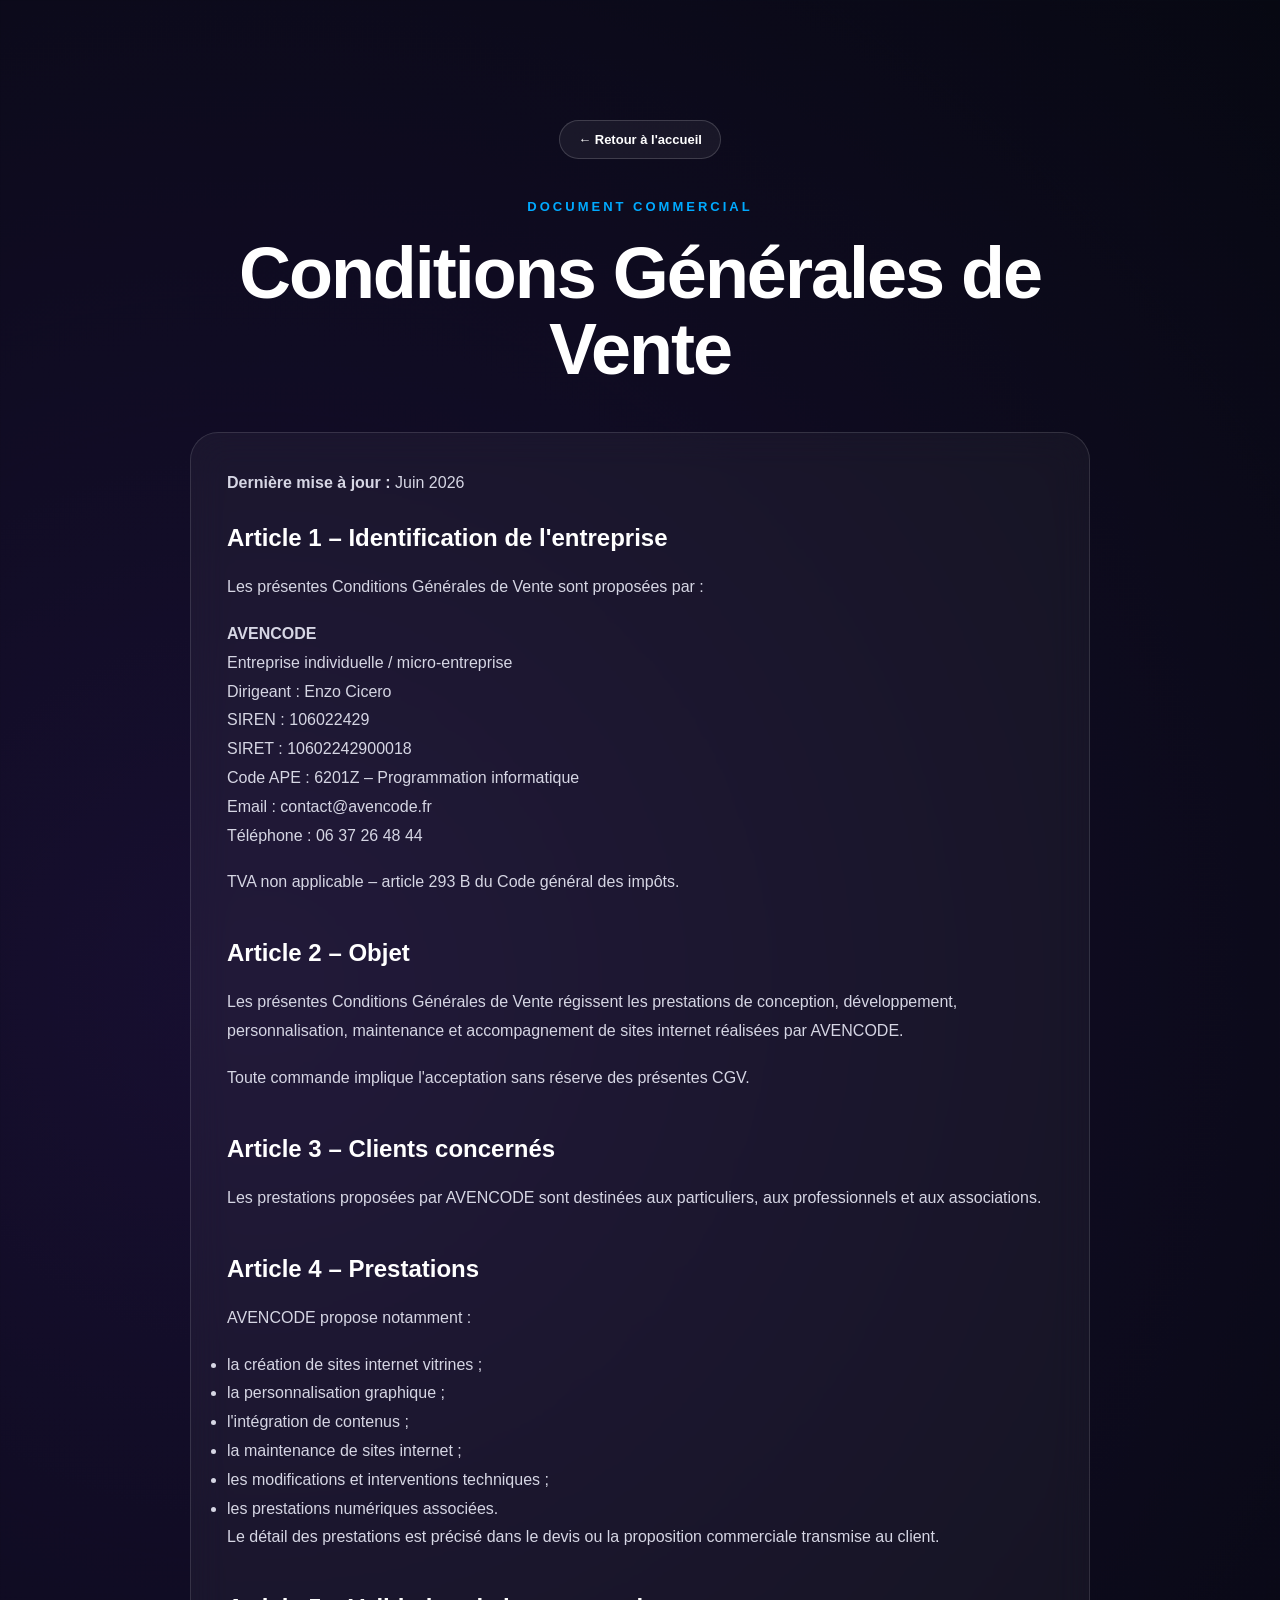
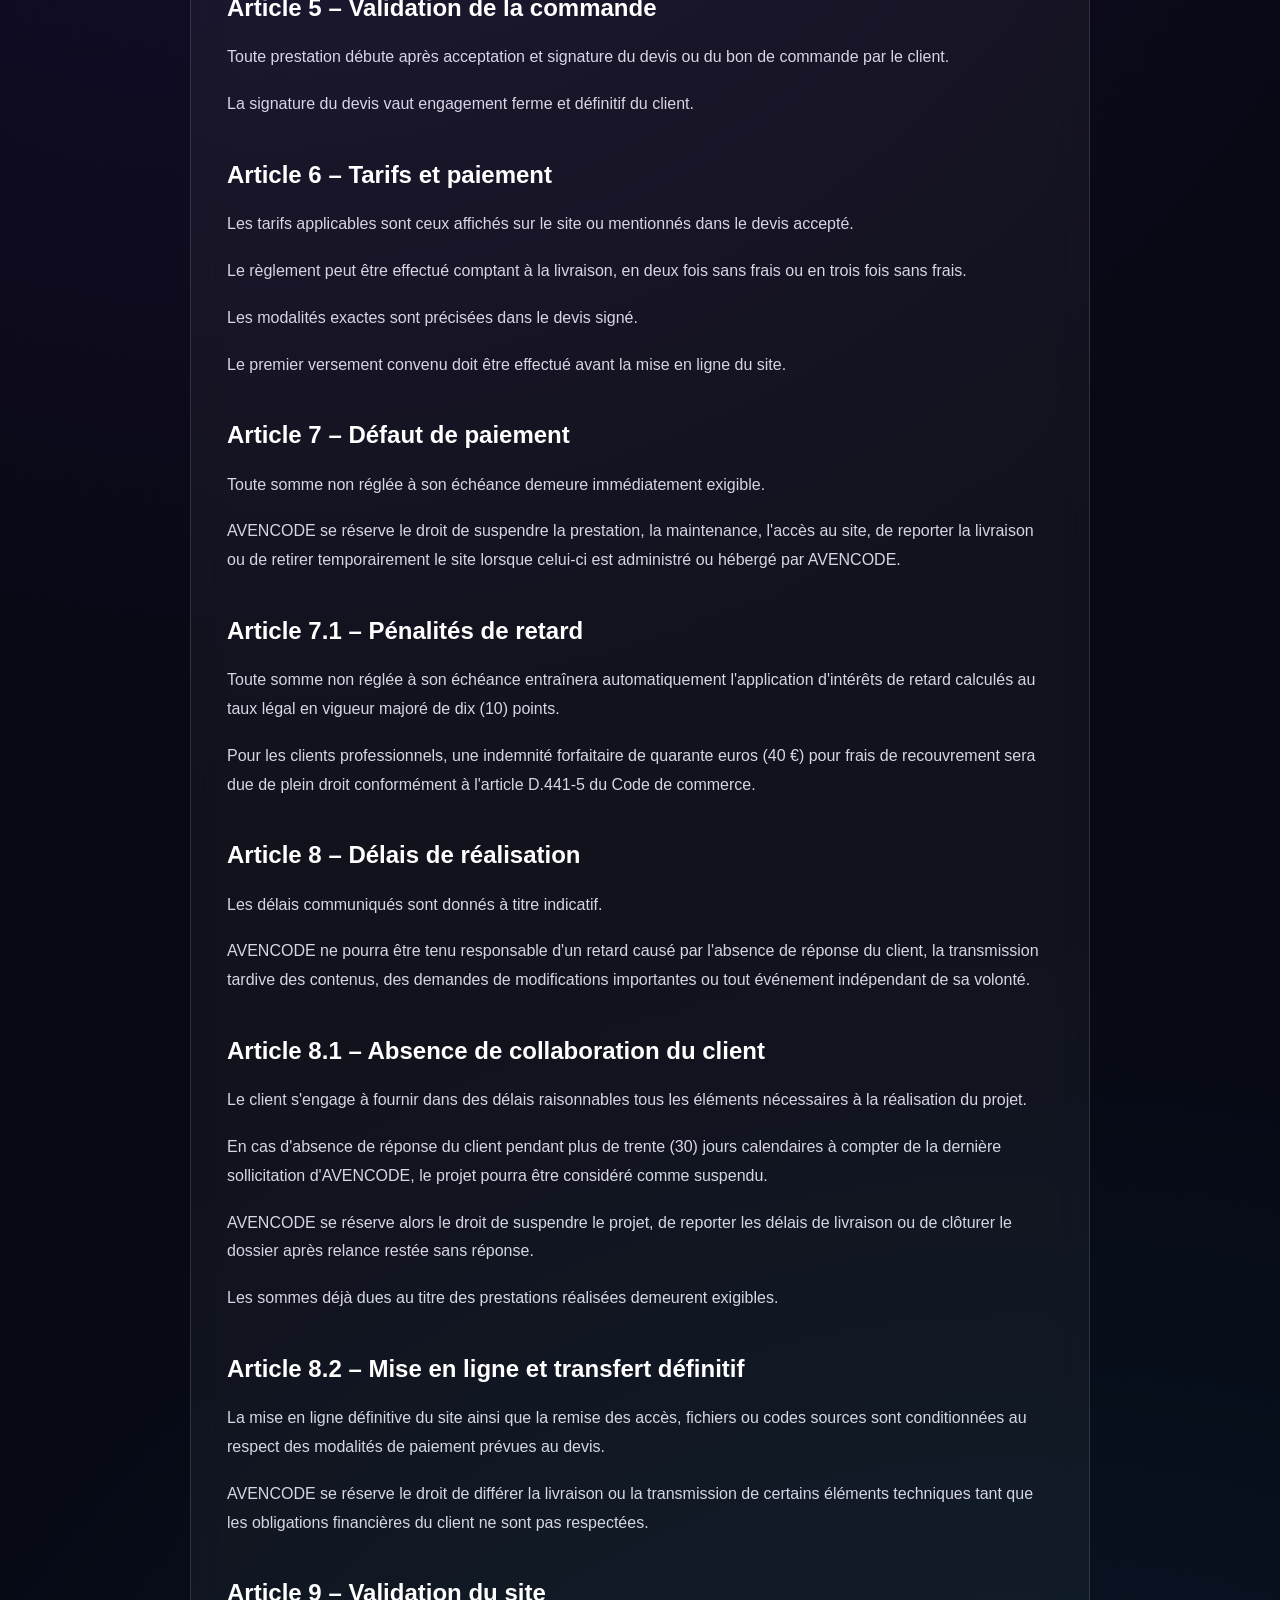
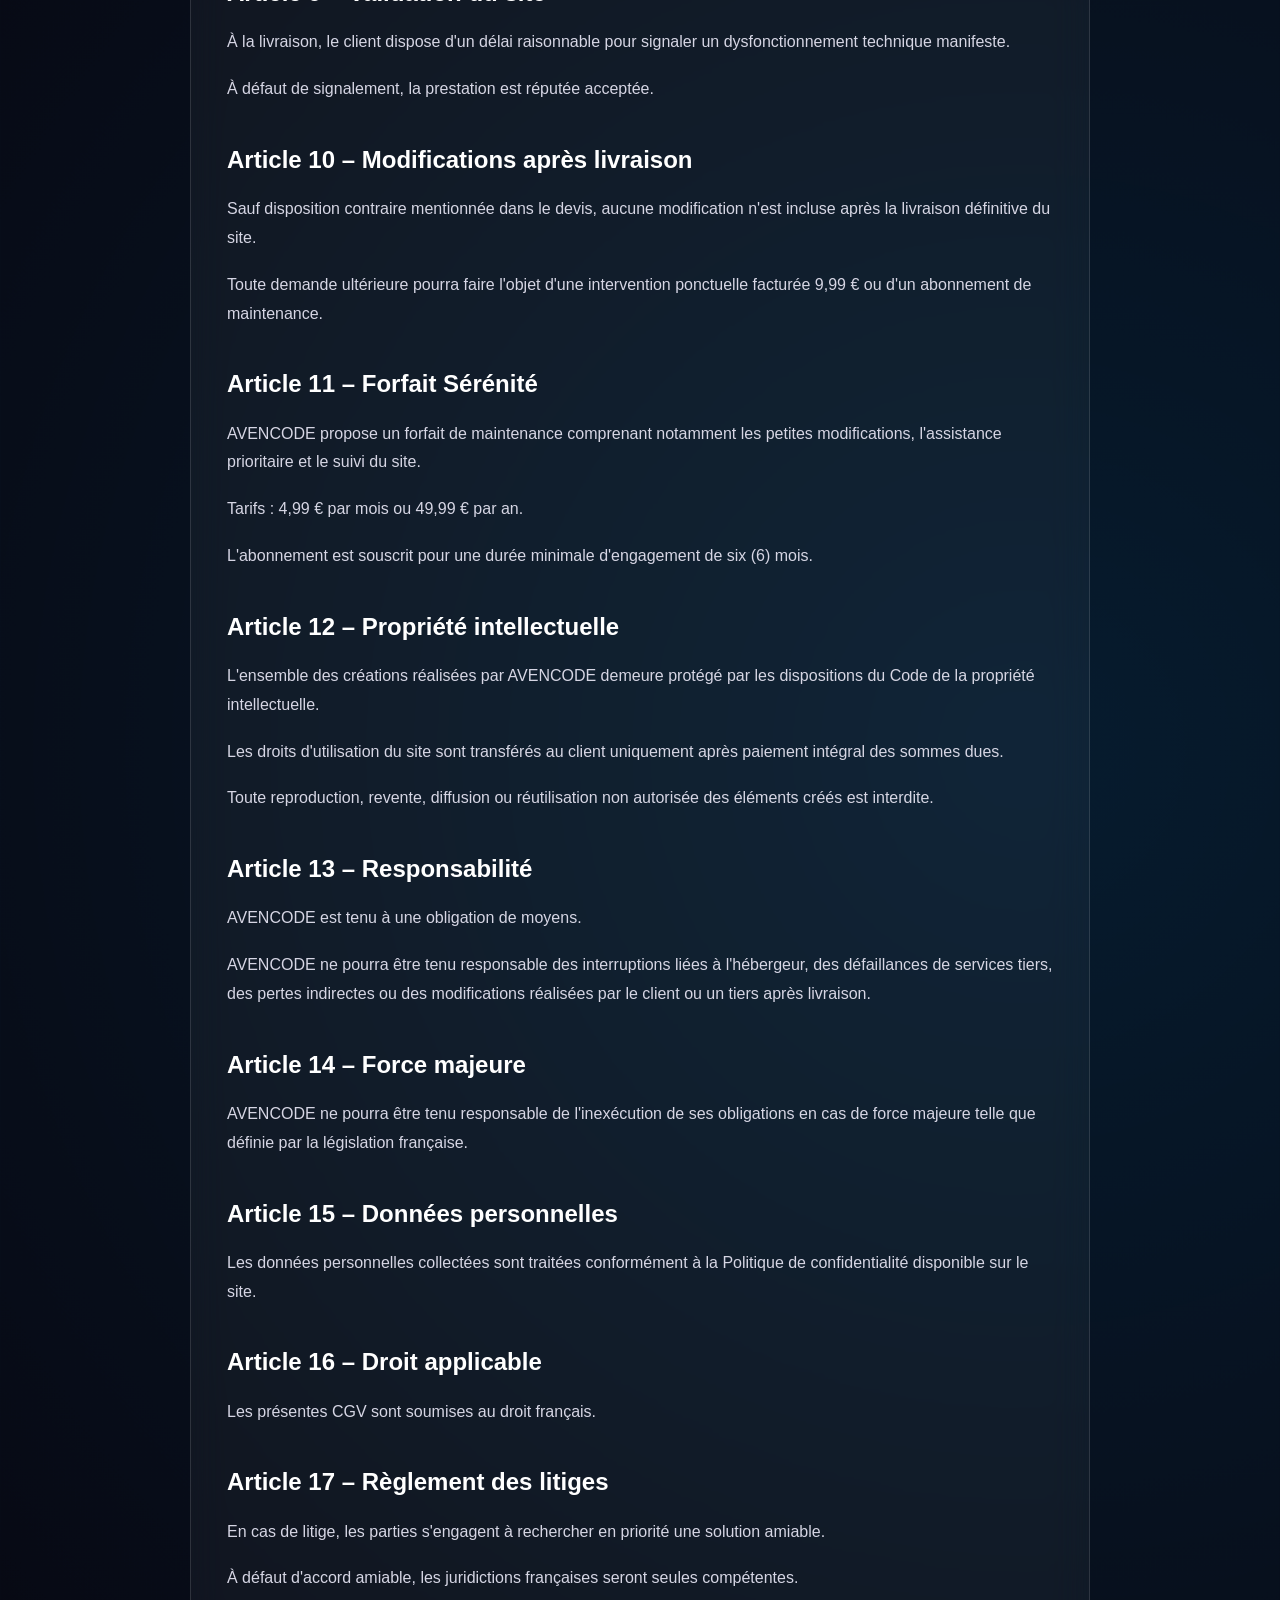
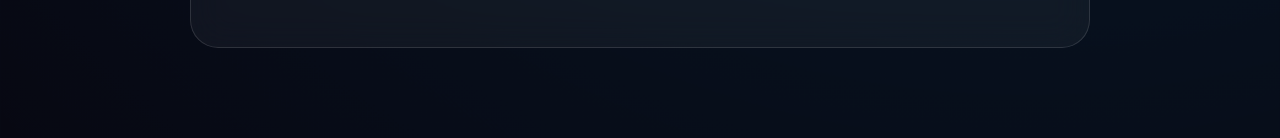
==== cgv.html @ 1c12efa1 "Add files via upload" ====
<!DOCTYPE html>
<html lang="fr">
<head>
  <meta charset="UTF-8">
  <meta name="viewport" content="width=device-width, initial-scale=1.0">
  <title>CGV - AVENCODE</title>
  <link rel="icon" type="image/png" href="../favicon.png">
  <link rel="stylesheet" href="../style.css">
</head>

<body>

  <main class="legal-page">

    <a href="../index.html" class="legal-back">← Retour à l'accueil</a>

    <p class="section-label">Document commercial</p>

    <h1>Conditions Générales de Vente</h1>

    <div class="legal-content">

      <p><strong>Dernière mise à jour :</strong> Juin 2026</p>

      <h2>Article 1 – Identification de l'entreprise</h2>
      <p>
        Les présentes Conditions Générales de Vente sont proposées par :
      </p>
      <p>
        <strong>AVENCODE</strong><br>
        Entreprise individuelle / micro-entreprise<br>
        Dirigeant : Enzo Cicero<br>
        SIREN : 106022429<br>
        SIRET : 10602242900018<br>
        Code APE : 6201Z – Programmation informatique<br>
        Email : contact@avencode.fr<br>
        Téléphone : 06 37 26 48 44
      </p>
      <p>
        TVA non applicable – article 293 B du Code général des impôts.
      </p>

      <h2>Article 2 – Objet</h2>
      <p>
        Les présentes Conditions Générales de Vente régissent les prestations de conception,
        développement, personnalisation, maintenance et accompagnement de sites internet
        réalisées par AVENCODE.
      </p>
      <p>
        Toute commande implique l'acceptation sans réserve des présentes CGV.
      </p>

      <h2>Article 3 – Clients concernés</h2>
      <p>
        Les prestations proposées par AVENCODE sont destinées aux particuliers, aux professionnels
        et aux associations.
      </p>

      <h2>Article 4 – Prestations</h2>
      <p>
        AVENCODE propose notamment :
      </p>
      <ul>
        <li>la création de sites internet vitrines ;</li>
        <li>la personnalisation graphique ;</li>
        <li>l'intégration de contenus ;</li>
        <li>la maintenance de sites internet ;</li>
        <li>les modifications et interventions techniques ;</li>
        <li>les prestations numériques associées.</li>
      </ul>
      <p>
        Le détail des prestations est précisé dans le devis ou la proposition commerciale transmise au client.
      </p>

      <h2>Article 5 – Validation de la commande</h2>
      <p>
        Toute prestation débute après acceptation et signature du devis ou du bon de commande par le client.
      </p>
      <p>
        La signature du devis vaut engagement ferme et définitif du client.
      </p>

      <h2>Article 6 – Tarifs et paiement</h2>
      <p>
        Les tarifs applicables sont ceux affichés sur le site ou mentionnés dans le devis accepté.
      </p>
      <p>
        Le règlement peut être effectué comptant à la livraison, en deux fois sans frais ou en trois fois sans frais.
      </p>
      <p>
        Les modalités exactes sont précisées dans le devis signé.
      </p>
      <p>
        Le premier versement convenu doit être effectué avant la mise en ligne du site.
      </p>

      <h2>Article 7 – Défaut de paiement</h2>
      <p>
        Toute somme non réglée à son échéance demeure immédiatement exigible.
      </p>
      <p>
        AVENCODE se réserve le droit de suspendre la prestation, la maintenance, l'accès au site,
        de reporter la livraison ou de retirer temporairement le site lorsque celui-ci est administré
        ou hébergé par AVENCODE.
      </p>

      <h2>Article 7.1 – Pénalités de retard</h2>
      <p>
        Toute somme non réglée à son échéance entraînera automatiquement l'application d'intérêts
        de retard calculés au taux légal en vigueur majoré de dix (10) points.
      </p>
      <p>
        Pour les clients professionnels, une indemnité forfaitaire de quarante euros (40 €) pour frais
        de recouvrement sera due de plein droit conformément à l'article D.441-5 du Code de commerce.
      </p>

      <h2>Article 8 – Délais de réalisation</h2>
      <p>
        Les délais communiqués sont donnés à titre indicatif.
      </p>
      <p>
        AVENCODE ne pourra être tenu responsable d'un retard causé par l'absence de réponse du client,
        la transmission tardive des contenus, des demandes de modifications importantes ou tout événement
        indépendant de sa volonté.
      </p>

      <h2>Article 8.1 – Absence de collaboration du client</h2>
      <p>
        Le client s'engage à fournir dans des délais raisonnables tous les éléments nécessaires à la réalisation du projet.
      </p>
      <p>
        En cas d'absence de réponse du client pendant plus de trente (30) jours calendaires à compter
        de la dernière sollicitation d'AVENCODE, le projet pourra être considéré comme suspendu.
      </p>
      <p>
        AVENCODE se réserve alors le droit de suspendre le projet, de reporter les délais de livraison
        ou de clôturer le dossier après relance restée sans réponse.
      </p>
      <p>
        Les sommes déjà dues au titre des prestations réalisées demeurent exigibles.
      </p>

      <h2>Article 8.2 – Mise en ligne et transfert définitif</h2>
      <p>
        La mise en ligne définitive du site ainsi que la remise des accès, fichiers ou codes sources
        sont conditionnées au respect des modalités de paiement prévues au devis.
      </p>
      <p>
        AVENCODE se réserve le droit de différer la livraison ou la transmission de certains éléments
        techniques tant que les obligations financières du client ne sont pas respectées.
      </p>

      <h2>Article 9 – Validation du site</h2>
      <p>
        À la livraison, le client dispose d'un délai raisonnable pour signaler un dysfonctionnement technique manifeste.
      </p>
      <p>
        À défaut de signalement, la prestation est réputée acceptée.
      </p>

      <h2>Article 10 – Modifications après livraison</h2>
      <p>
        Sauf disposition contraire mentionnée dans le devis, aucune modification n'est incluse après
        la livraison définitive du site.
      </p>
      <p>
        Toute demande ultérieure pourra faire l'objet d'une intervention ponctuelle facturée 9,99 €
        ou d'un abonnement de maintenance.
      </p>

      <h2>Article 11 – Forfait Sérénité</h2>
      <p>
        AVENCODE propose un forfait de maintenance comprenant notamment les petites modifications,
        l'assistance prioritaire et le suivi du site.
      </p>
      <p>
        Tarifs : 4,99 € par mois ou 49,99 € par an.
      </p>
      <p>
        L'abonnement est souscrit pour une durée minimale d'engagement de six (6) mois.
      </p>

      <h2>Article 12 – Propriété intellectuelle</h2>
      <p>
        L'ensemble des créations réalisées par AVENCODE demeure protégé par les dispositions du Code
        de la propriété intellectuelle.
      </p>
      <p>
        Les droits d'utilisation du site sont transférés au client uniquement après paiement intégral
        des sommes dues.
      </p>
      <p>
        Toute reproduction, revente, diffusion ou réutilisation non autorisée des éléments créés est interdite.
      </p>

      <h2>Article 13 – Responsabilité</h2>
      <p>
        AVENCODE est tenu à une obligation de moyens.
      </p>
      <p>
        AVENCODE ne pourra être tenu responsable des interruptions liées à l'hébergeur, des défaillances
        de services tiers, des pertes indirectes ou des modifications réalisées par le client ou un tiers après livraison.
      </p>

      <h2>Article 14 – Force majeure</h2>
      <p>
        AVENCODE ne pourra être tenu responsable de l'inexécution de ses obligations en cas de force majeure
        telle que définie par la législation française.
      </p>

      <h2>Article 15 – Données personnelles</h2>
      <p>
        Les données personnelles collectées sont traitées conformément à la Politique de confidentialité
        disponible sur le site.
      </p>

      <h2>Article 16 – Droit applicable</h2>
      <p>
        Les présentes CGV sont soumises au droit français.
      </p>

      <h2>Article 17 – Règlement des litiges</h2>
      <p>
        En cas de litige, les parties s'engagent à rechercher en priorité une solution amiable.
      </p>
      <p>
        À défaut d'accord amiable, les juridictions françaises seront seules compétentes.
      </p>

    </div>

  </main>

</body>
</html>
---- style.css ----
* {
  margin: 0;
  padding: 0;
  box-sizing: border-box;
}

html {
  scroll-behavior: smooth;
}

body {
  font-family: Arial, Helvetica, sans-serif;
  background: #070812;
  overflow-x: hidden;
}

/* INTRO */

.intro {
  position: fixed;
  inset: 0;
  z-index: 999;
  background: #ffffff;
  display: flex;
  justify-content: center;
  align-items: center;
  transition: background 0.7s ease, opacity 0.8s ease, visibility 0.8s ease;
}

.intro.is-darkening {
  background: #070812;
}

.intro.is-hidden {
  opacity: 0;
  visibility: hidden;
}

.intro-content {
  text-align: center;
}

.brand-name {
  display: flex;
  justify-content: center;
  align-items: center;
  gap: clamp(14px, 3vw, 38px);
  font-size: clamp(46px, 8vw, 92px);
  font-weight: 900;
  letter-spacing: 4px;
}

.letter {
  position: relative;
  display: inline-flex;
  align-items: center;
  justify-content: center;
  height: 1em;
  min-width: 0.72em;
  background: linear-gradient(135deg, #7c3aed, #00aaff);
  -webkit-background-clip: text;
  background-clip: text;
  color: transparent;
  opacity: 0;
  clip-path: inset(0 100% 0 0);
  transform: translateY(12px);
  animation: smoothWrite 0.85s cubic-bezier(0.22, 1, 0.36, 1) forwards;
}

.letter-a,
.letter-v {
  transform: skewX(-8deg) translateY(12px);
}

.letter-e {
  width: 0.75em;
  background: none;
  color: transparent;
}

.letter-e i {
  position: absolute;
  left: 0;
  width: 100%;
  height: 0.13em;
  border-radius: 999px;
  background: linear-gradient(135deg, #7c3aed, #00aaff);
}

.letter-e i:nth-child(1) {
  top: 0.18em;
}

.letter-e i:nth-child(2) {
  top: 0.45em;
}

.letter-e i:nth-child(3) {
  top: 0.72em;
}

.letter-n {
  transform: skewX(-3deg) translateY(12px);
}

.letter:nth-child(1) { animation-delay: 0s; }
.letter:nth-child(2) { animation-delay: 0.16s; }
.letter:nth-child(3) { animation-delay: 0.32s; }
.letter:nth-child(4) { animation-delay: 0.48s; }
.letter:nth-child(5) { animation-delay: 0.64s; }
.letter:nth-child(6) { animation-delay: 0.80s; }
.letter:nth-child(7) { animation-delay: 0.96s; }
.letter:nth-child(8) { animation-delay: 1.12s; }

.loading-line {
  width: 0;
  height: 4px;
  margin: 42px auto 0;
  border-radius: 999px;
  background: linear-gradient(90deg, #7c3aed, #00aaff);
  animation: lineAppear 0.7s ease forwards 1.95s;
}

/* SITE */

.site {
  min-height: 100vh;
  background: #070812;
  color: white;
  opacity: 0;
  transform: translateY(25px);
  transition: opacity 0.9s ease, transform 0.9s ease;
}

.site.is-visible {
  opacity: 1;
  transform: translateY(0);
}

/* NAVBAR */

.navbar {
  position: sticky;
  top: 28px;
  z-index: 50;
  width: min(1180px, calc(100% - 48px));
  height: 70px;
  margin: 28px auto 0;
  padding: 0 28px;
  display: flex;
  align-items: center;
  justify-content: space-between;
  border-radius: 999px;
  border: 1px solid rgba(255, 255, 255, 0.18);
  background: rgba(7, 8, 18, 0.55);
  backdrop-filter: blur(14px);
  overflow: hidden;
  transition: width 0.35s ease, height 0.35s ease, padding 0.35s ease, background 0.35s ease, box-shadow 0.35s ease;
}

.navbar::before {
  content: "";
  position: absolute;
  inset: -1px;
  z-index: -2;
  border-radius: inherit;

  background: conic-gradient(
    from 0deg,
    transparent 0deg,
    transparent 80deg,

    rgba(75, 35, 160, 0.85) 110deg,
    rgba(124, 58, 237, 0.95) 130deg,
    rgba(0, 90, 150, 0.95) 150deg,
    rgba(0, 170, 255, 0.85) 170deg,

    transparent 200deg,
    transparent 360deg
  );

  animation: navbarBorderWave 2s cubic-bezier(0.45, 0, 0.55, 1) infinite;
}

.navbar.is-scrolled::before {
  opacity: 0.9;
}

.navbar::after {
  content: "";
  position: absolute;
  inset: 1px;
  z-index: -1;
  border-radius: inherit;
  background: rgba(7, 8, 18, 0.72);
}

.navbar.is-scrolled {
  width: min(980px, calc(100% - 48px));
  height: 58px;
  padding: 0 24px;
  background: rgba(7, 8, 18, 0.88);
  box-shadow: 0 18px 55px rgba(0, 0, 0, 0.42);
}

.navbar.is-scrolled::before {
  opacity: 0.55;
}

.nav-brand {
  display: flex;
  align-items: center;
  gap: 8px;
  font-size: 22px;
  font-weight: 900;
  letter-spacing: 2px;
  transition: font-size 0.35s ease, gap 0.35s ease;
}

.navbar.is-scrolled .nav-brand {
  font-size: 19px;
  gap: 6px;
}

.nav-letter {
  position: relative;
  display: inline-flex;
  align-items: center;
  justify-content: center;
  height: 1em;
  min-width: 0.72em;
  background: linear-gradient(135deg, #7c3aed, #00aaff);
  -webkit-background-clip: text;
  background-clip: text;
  color: transparent;
}

.nav-letter.letter-a,
.nav-letter.letter-v {
  transform: skewX(-8deg);
}

.nav-letter.letter-n {
  transform: skewX(-3deg);
}

.nav-letter.letter-e {
  width: 0.75em;
  background: none;
  color: transparent;
}

.nav-letter.letter-e i {
  position: absolute;
  left: 0;
  width: 100%;
  height: 0.13em;
  border-radius: 999px;
  background: linear-gradient(135deg, #7c3aed, #00aaff);
}

.nav-letter.letter-e i:nth-child(1) {
  top: 0.18em;
}

.nav-letter.letter-e i:nth-child(2) {
  top: 0.45em;
}

.nav-letter.letter-e i:nth-child(3) {
  top: 0.72em;
}

.nav-links {
  display: flex;
  align-items: center;
  gap: 28px;
  transition: gap 0.35s ease;
}

.navbar.is-scrolled .nav-links {
  gap: 20px;
}

.nav-links a {
  position: relative;
  text-decoration: none;
  color: white;
  font-size: 14px;
  font-weight: 700;
  opacity: 0.78;
  transition: opacity 0.25s ease, color 0.25s ease, transform 0.25s ease, font-size 0.35s ease;
}

.navbar.is-scrolled .nav-links a {
  font-size: 13px;
}

.nav-links a:hover {
  opacity: 1;
  color: #00aaff;
  transform: translateY(-2px);
}

.nav-links a::after {
  content: "";
  position: absolute;
  left: 0;
  bottom: -8px;
  width: 0;
  height: 2px;
  border-radius: 999px;
  background: linear-gradient(90deg, #7c3aed, #00aaff);
  transition: width 0.28s ease;
}

.navbar.is-scrolled .nav-links a::after {
  bottom: -6px;
}

.nav-links a:hover::after {
  width: 100%;
}

/* HERO */

.hero {
  min-height: calc(100vh - 98px);
  padding: 20px 8% 0;
  display: flex;
  align-items: center;
}

.hero-content {
  max-width: 1050px;
}

.hero-label {
  display: inline-block;
  margin-bottom: 26px;
  color: #00aaff;
  text-transform: uppercase;
  font-size: 14px;
  font-weight: 800;
  letter-spacing: 3px;
  opacity: 0;
  transform: translateY(12px);
  animation: fadeUp 0.8s ease forwards 3.7s;
}

.hero h1 {
  max-width: 1050px;
  font-size: clamp(46px, 7vw, 86px);
  line-height: 1.05;
  letter-spacing: -2px;
}

#typing-title::after {
  content: "|";
  display: inline-block;
  margin-left: 6px;
  color: #00aaff;
  animation: cursorBlink 0.8s infinite;
}

#typing-title.is-finished::after {
  display: none;
}

.hero-buttons {
  margin-top: 42px;
  opacity: 0;
  transform: translateY(12px);
  animation: fadeUp 0.8s ease forwards 6.9s;
}

.btn-discover {
  display: inline-flex;
  align-items: center;
  justify-content: center;
  padding: 16px 28px;
  border-radius: 999px;
  background: linear-gradient(135deg, #7c3aed, #00aaff);
  color: white;
  text-decoration: none;
  font-weight: 800;
  box-shadow: 0 18px 45px rgba(0, 170, 255, 0.18);
  transition: transform 0.3s ease, box-shadow 0.3s ease;
}

.btn-discover:hover {
  transform: translateY(-3px);
  box-shadow: 0 22px 60px rgba(124, 58, 237, 0.28);
}

/* DÉCOUVRIR */

.discover-section {
  position: relative;
  overflow: hidden;
  min-height: 100vh;
  padding: 180px 8% 120px;
  background:
    radial-gradient(circle at top left, rgba(124, 58, 237, 0.18), transparent 35%),
    radial-gradient(circle at bottom right, rgba(0, 170, 255, 0.14), transparent 35%),
    #070812;
  color: white;
}

.discover-content,
.creations-content,
.pricing-content {
  position: relative;
  z-index: 1;
  max-width: 1220px;
  margin: 0 auto;
}

.section-label {
  color: #00aaff;
  text-transform: uppercase;
  font-size: 13px;
  font-weight: 800;
  letter-spacing: 3px;
  margin-bottom: 22px;
}

.discover-section h2,
.creations-heading h2,
.pricing-heading h2 {
  max-width: 900px;
  font-size: clamp(34px, 5vw, 58px);
  line-height: 1.05;
  letter-spacing: -2px;
  margin-bottom: 20px;
}

.discover-section > .discover-content > p,
.creations-heading > p:last-child,
.pricing-heading > p:last-child {
  max-width: 760px;
  font-size: 18px;
  line-height: 1.6;
  color: #c9c9d8;
}

.discover-grid {
  margin-top: 70px;
  display: grid;
  grid-template-columns: repeat(3, 1fr);
  gap: 22px;
}

.discover-card {
  position: relative;
  overflow: hidden;
  padding: 34px;
  border: 1px solid rgba(255, 255, 255, 0.12);
  border-radius: 26px;
  background: rgba(255, 255, 255, 0.045);
  backdrop-filter: blur(18px);
  transition: transform 0.35s ease, border-color 0.35s ease, background 0.35s ease, box-shadow 0.35s ease;
}

.discover-card:hover {
  transform: translateY(-10px) scale(1.04);
  border-color: rgba(0, 170, 255, 0.45);
  background: rgba(255, 255, 255, 0.075);
  box-shadow: 0 25px 70px rgba(0, 170, 255, 0.14);
}

.discover-card h3 {
  display: inline-block;
  margin-bottom: 18px;
  font-size: 24px;
  background: linear-gradient(135deg, #7c3aed, #00aaff);
  -webkit-background-clip: text;
  background-clip: text;
  color: transparent;
}

.discover-card p {
  color: #c9c9d8;
  line-height: 1.6;
}

.discover-next {
  display: flex;
  justify-content: center;
  margin-top: 48px;
}

.discover-next a {
  position: relative;
  overflow: hidden;

  padding: 12px 22px;
  border-radius: 999px;

  font-size: 13px;
  font-weight: 900;
  text-decoration: none;
  color: white;

  border: 1px solid rgba(255, 255, 255, 0.18);
  background: rgba(255, 255, 255, 0.055);

  transition:
    transform 0.35s ease,
    border-color 0.35s ease,
    background 0.35s ease,
    box-shadow 0.35s ease;
}

.discover-next a::before {
  content: "";
  position: absolute;
  inset: 0;

  background: linear-gradient(
    120deg,
    transparent,
    rgba(0, 170, 255, 0.35),
    rgba(124, 58, 237, 0.35),
    transparent
  );

  transform: translateX(-120%);
  transition: transform 0.6s ease;
}

.discover-next a:hover::before {
  transform: translateX(120%);
}

.discover-next a:hover {
  transform: translateY(-4px);
  border-color: rgba(0, 170, 255, 0.5);
  background: rgba(255, 255, 255, 0.09);
  box-shadow: 0 18px 45px rgba(0, 170, 255, 0.16);
}

.discover-next a span {
  position: relative;
  z-index: 1;
}

/* NOS CRÉATIONS */

.creations-section {
  position: relative;
  overflow: hidden;
  min-height: 100vh;
  padding: 145px 8% 45px;
  background:
    radial-gradient(circle at 15% 25%, rgba(124, 58, 237, 0.14), transparent 35%),
    radial-gradient(circle at 85% 75%, rgba(0, 170, 255, 0.12), transparent 35%),
    #070812;
  color: white;
}

.creations-heading {
  max-width: 850px;
  margin-bottom: 42px;
}

.showroom {
  display: grid;
  grid-template-columns: 300px minmax(0, 1fr);
  gap: 34px;
  align-items: center;
}

.showroom-list {
  display: flex;
  flex-direction: column;
  justify-content: center;
  gap: 12px;
}

.showroom-item {
  position: relative;
  padding: 16px 20px;
  border-radius: 16px;
  border: 1px solid rgba(255, 255, 255, 0.11);
  background: rgba(255, 255, 255, 0.035);
  color: white;
  font-size: 15px;
  font-weight: 800;
  text-align: left;
  cursor: pointer;
}

.showroom-item:hover,
.showroom-item.active {
  transform: translateX(8px);
  border-color: rgba(0, 170, 255, 0.36);
  background: rgba(255, 255, 255, 0.07);
}

.showroom-preview {
  position: relative;
  overflow: hidden;
  min-height: 440px;
  border-radius: 30px;
  border: 1px solid rgba(255, 255, 255, 0.13);
  background: rgba(255, 255, 255, 0.045);
  backdrop-filter: blur(18px);
  box-shadow: 0 30px 100px rgba(0, 0, 0, 0.28);
}

.preview-image {
  position: absolute;
  inset: 0;
  background:
    linear-gradient(135deg, rgba(7, 8, 18, 0.2), rgba(7, 8, 18, 0.86)),
    var(--preview-bg);
  background-size: cover;
  background-position: center;
  transform: scale(1.04);
  transition: background 0.45s ease, transform 0.7s ease, filter 0.45s ease;
}

.showroom-preview:hover .preview-image {
  transform: scale(1.1);
}

.preview-info {
  position: absolute;
  left: 42px;
  bottom: 42px;
  z-index: 2;
  max-width: 600px;
}

.preview-info > p:first-child {
  margin-bottom: 12px;
  color: #00aaff;
  text-transform: uppercase;
  font-size: 13px;
  font-weight: 900;
  letter-spacing: 3px;
}

.preview-info h3 {
  font-size: clamp(38px, 5vw, 66px);
  line-height: 1;
  letter-spacing: -2px;
  margin-bottom: 18px;
}

#previewText {
  max-width: 560px;
  font-size: 19px;
  line-height: 1.65;
  color: #d6d6e4;
  margin-bottom: 30px;
}

.preview-button {
  display: inline-flex;
  padding: 14px 22px;
  border-radius: 999px;
  background: linear-gradient(135deg, #7c3aed, #00aaff);
  color: white;
  text-decoration: none;
  font-weight: 900;
}

.creations-section {
  --restaurant-bg: radial-gradient(circle at 70% 20%, rgba(255, 130, 70, 0.48), transparent 28%), linear-gradient(135deg, #26120b, #070812);
  --garage-bg: radial-gradient(circle at 70% 20%, rgba(0, 170, 255, 0.42), transparent 28%), linear-gradient(135deg, #071421, #070812);
  --coiffeur-bg: radial-gradient(circle at 70% 20%, rgba(160, 90, 255, 0.45), transparent 28%), linear-gradient(135deg, #180b28, #070812);
  --bar-bg: radial-gradient(circle at 70% 20%, rgba(150, 20, 60, 0.48), transparent 28%), linear-gradient(135deg, #240711, #070812);
  --boulangerie-bg: radial-gradient(circle at 70% 20%, rgba(255, 190, 80, 0.42), transparent 28%), linear-gradient(135deg, #241809, #070812);
  --beaute-bg: radial-gradient(circle at 70% 20%, rgba(255, 90, 180, 0.42), transparent 28%), linear-gradient(135deg, #24091b, #070812);
}

.preview-image {
  --preview-bg: var(--restaurant-bg);
}

/* TARIFS */

.pricing-section {
  position: relative;
  overflow: hidden;
  min-height: 100vh;
  padding: 115px 8% 90px;
  background:
    radial-gradient(circle at 18% 20%, rgba(124, 58, 237, 0.15), transparent 34%),
    radial-gradient(circle at 82% 70%, rgba(0, 170, 255, 0.12), transparent 35%),
    #070812;
  color: white;
}

.pricing-heading {
  max-width: 850px;
  margin-bottom: 38px;
}

.pricing-grid {
  display: grid;
  grid-template-columns: repeat(3, 1fr);
  gap: 24px;
}

.pricing-card,
.maintenance-card {
  position: relative;
  overflow: hidden;
  padding: 24px;
  border-radius: 26px;
  border: 1px solid rgba(255, 255, 255, 0.12);
  background: rgba(255, 255, 255, 0.045);
  backdrop-filter: blur(18px);
}

.pricing-card.featured,
.maintenance-card.featured {
  border-color: rgba(0, 170, 255, 0.36);
  box-shadow: 0 25px 80px rgba(124, 58, 237, 0.12);
}

.badge {
  position: absolute;
  top: 20px;
  right: 20px;
  padding: 7px 11px;
  border-radius: 999px;
  background: linear-gradient(135deg, #7c3aed, #00aaff);
  color: white;
  font-size: 10px;
  font-weight: 900;
  text-transform: uppercase;
  letter-spacing: 1px;
}

.pricing-card h3,
.maintenance-card h3 {
  font-size: 34px;
  margin-bottom: 10px;
  background: linear-gradient(135deg, #ffffff, #8fdcff);
  -webkit-background-clip: text;
  background-clip: text;
  color: transparent;
}

.pricing-goal {
  margin-bottom: 16px;
  color: #00aaff;
  font-size: 13px;
  font-weight: 900;
}

.price {
  margin-bottom: 6px;
  font-size: 38px;
  font-weight: 900;
  letter-spacing: -2px;
  background: linear-gradient(135deg, #7c3aed, #00aaff);
  -webkit-background-clip: text;
  background-clip: text;
  color: transparent;
}

.price-note,
.maintenance-card > p {
  margin-bottom: 18px;
  color: #c9c9d8;
  line-height: 1.4;
  font-size: 14px;
}

.pricing-card ul,
.maintenance-card ul {
  display: grid;
  gap: 9px;
  margin-bottom: 18px;
  list-style: none;
}

.pricing-card li,
.maintenance-card li {
  position: relative;
  padding-left: 22px;
  color: #d6d6e4;
  line-height: 1.4;
  font-size: 13px;
}

.pricing-card li::before,
.maintenance-card li::before {
  content: "";
  position: absolute;
  left: 0;
  top: 8px;
  width: 8px;
  height: 8px;
  border-radius: 50%;
  background: linear-gradient(135deg, #7c3aed, #00aaff);
}

.domain-note {
  margin-bottom: 18px;
  font-size: 11px;
  line-height: 1.45;
  color: #9b9bb0;
}

.pricing-button {
  display: inline-flex;
  justify-content: center;
  width: 100%;
  padding: 12px 16px;
  border-radius: 999px;
  text-decoration: none;
  color: white;
  font-size: 13px;
  font-weight: 900;
  background: rgba(255, 255, 255, 0.075);
  border: 1px solid rgba(255, 255, 255, 0.14);
}

.custom-offer {
  margin-top: 28px;
  padding: 26px 30px;
  display: flex;
  justify-content: space-between;
  align-items: center;
  gap: 24px;
  border-radius: 26px;
  border: 1px dashed rgba(255, 255, 255, 0.18);
  background: rgba(255, 255, 255, 0.03);
}

.custom-offer h3 {
  font-size: 24px;
  margin-bottom: 8px;
}

.custom-offer p {
  max-width: 760px;
  color: #c9c9d8;
  line-height: 1.6;
}

.custom-offer a {
  padding: 12px 18px;
  border-radius: 999px;
  text-decoration: none;
  color: white;
  font-size: 13px;
  font-weight: 900;
  border: 1px solid rgba(255, 255, 255, 0.16);
}

.maintenance-block {
  margin-top: 110px;
}

.pricing-heading.small {
  margin-bottom: 38px;
}

.maintenance-grid {
  display: grid;
  grid-template-columns: repeat(2, 1fr);
  gap: 24px;
}

.empty-section {
  min-height: 100vh;
  background: #070812;
}

/* ANIMATIONS */

@keyframes smoothWrite {
  0% {
    opacity: 0;
    clip-path: inset(0 100% 0 0);
    transform: translateY(12px);
  }

  45% {
    opacity: 1;
  }

  100% {
    opacity: 1;
    clip-path: inset(0 0 0 0);
    transform: translateY(0);
  }
}

@keyframes lineAppear {
  to {
    width: 290px;
  }
}

@keyframes fadeUp {
  to {
    opacity: 1;
    transform: translateY(0);
  }
}

@keyframes cursorBlink {
  0%, 50% {
    opacity: 1;
  }

  51%, 100% {
    opacity: 0;
  }
}

@keyframes navbarBorderWave {
  to {
    transform: rotate(360deg);
  }
}

/* RESPONSIVE */

@media (max-width: 1050px) {
  .pricing-grid,
  .maintenance-grid {
    grid-template-columns: 1fr;
  }

  .custom-offer {
    flex-direction: column;
    align-items: flex-start;
  }
}

@media (max-width: 950px) {
  .showroom {
    grid-template-columns: 1fr;
  }

  .showroom-list {
    display: grid;
    grid-template-columns: 1fr 1fr;
  }

  .showroom-preview {
    min-height: 430px;
  }
}

@media (max-width: 850px) {
  .nav-links {
    display: none;
  }

  .discover-grid {
    grid-template-columns: 1fr;
  }
}

@media (max-width: 650px) {
  .showroom-list {
    grid-template-columns: 1fr;
  }

  .preview-info {
    left: 26px;
    right: 26px;
    bottom: 30px;
  }
}

.creations-next {
  display: flex;
  justify-content: flex-end;
  margin-top: 24px;
}

.creations-next a {
  position: relative;
  overflow: hidden;

  padding: 11px 20px;
  border-radius: 999px;

  text-decoration: none;
  color: white;

  font-size: 13px;
  font-weight: 900;

  background: rgba(255, 255, 255, 0.055);
  border: 1px solid rgba(255, 255, 255, 0.16);

  transition:
    transform 0.35s ease,
    border-color 0.35s ease,
    box-shadow 0.35s ease;
}

.creations-next a:hover {
  transform: translateX(4px);
  border-color: rgba(0, 170, 255, 0.5);
  box-shadow: 0 18px 45px rgba(0, 170, 255, 0.15);
}

.creations-next span {
  position: relative;
  z-index: 2;
}

/* ===== CORRECTIONS FINALES AVENCODE ===== */

.pricing-section {
  overflow: visible;
}

.pricing-title-row {
  display: flex;
  align-items: center;
  justify-content: space-between;
  gap: 14px;
}

.badge {
  position: static;
  display: inline-block;
  flex-shrink: 0;
  margin-bottom: 14px;
}

.pricing-card {
  display: flex;
  flex-direction: column;
  transition:
    transform 0.35s ease,
    border-color 0.35s ease,
    background 0.35s ease,
    box-shadow 0.35s ease;
}

.pricing-card::before {
  content: "";
  position: absolute;
  inset: 0;
  background: linear-gradient(
    135deg,
    rgba(124, 58, 237, 0.16),
    rgba(0, 170, 255, 0.12)
  );
  opacity: 0;
  transition: opacity 0.35s ease;
}

.pricing-card:hover {
  transform: translateY(-12px) scale(1.025);
  border-color: rgba(0, 170, 255, 0.48);
  background: rgba(255, 255, 255, 0.075);
  box-shadow:
    0 28px 80px rgba(0, 170, 255, 0.14),
    0 18px 45px rgba(124, 58, 237, 0.10);
}

.pricing-card:hover::before {
  opacity: 1;
}

.pricing-card h3,
.pricing-card p,
.pricing-card div,
.pricing-card ul,
.pricing-card a {
  position: relative;
  z-index: 1;
}

.pricing-button {
  margin-top: auto;
}

/* ANIMATION TITRES OFFRES */

.pricing-card h3 {
  position: relative;
  width: fit-content;
  transition:
    text-shadow 0.35s ease,
    transform 0.35s ease,
    letter-spacing 0.35s ease;
}

.pricing-card:hover h3 {
  transform: translateY(-1px);
  letter-spacing: 0.25px;

  text-shadow:
    0 0 5px rgba(0, 170, 255, 0.35),
    0 0 10px rgba(124, 58, 237, 0.22);
}

.pricing-card h3::after {
  content: "";
  position: absolute;
  left: 0;
  bottom: -7px;

  width: 100%;
  height: 2px;
  border-radius: 999px;

  background: linear-gradient(
    90deg,
    transparent,
    #7c3aed,
    #00aaff,
    transparent
  );

  transform: scaleX(0);
  transform-origin: left;
  opacity: 0;

  transition:
    transform 0.4s ease,
    opacity 0.4s ease;
}

.pricing-card:hover h3::after {
  transform: scaleX(1);
  opacity: 0.55;
  animation: titleLightMove 1.4s linear infinite;
}

@keyframes titleLightMove {
  0% {
    filter: hue-rotate(0deg);
  }

  100% {
    filter: hue-rotate(360deg);
  }
}

.maintenance-switch,
.maintenance-float {
  display: none !important;
}

.maintenance-block {
  position: relative;
  min-height: 100vh;
  margin-top: 140px;
  display: flex;
  flex-direction: column;
  justify-content: center;
}

.maintenance-to-conception {
  position: absolute;
  right: 0;
  top: 50%;
  transform: translateY(-50%);
  padding: 12px 18px;
  border-radius: 999px;
  text-decoration: none;
  color: white;
  font-size: 13px;
  font-weight: 900;
  background: rgba(255, 255, 255, 0.055);
  border: 1px solid rgba(0, 170, 255, 0.35);
  animation: sideButtonGlow 2.4s ease-in-out infinite;
  transition:
    transform 0.3s ease,
    border-color 0.3s ease,
    background 0.3s ease;
}

.maintenance-to-conception:hover {
  transform: translateY(-50%) translateX(5px);
  border-color: rgba(0, 170, 255, 0.65);
  background: rgba(255, 255, 255, 0.095);
}

.maintenance-next {
  display: flex;
  justify-content: center;
  margin-top: 55px;
}

.maintenance-next a {
  position: relative;
  overflow: hidden;
  padding: 13px 26px;
  border-radius: 18px;
  text-decoration: none;
  color: white;
  font-size: 13px;
  font-weight: 900;
  letter-spacing: 0.4px;
  background: rgba(255, 255, 255, 0.045);
  border: 1px solid rgba(255, 255, 255, 0.16);
  transition:
    transform 0.35s ease,
    border-color 0.35s ease,
    box-shadow 0.35s ease;
}

.maintenance-next a::before {
  content: "";
  position: absolute;
  inset: 0;
  background: linear-gradient(90deg, transparent, rgba(0, 170, 255, 0.28), transparent);
  transform: translateX(-120%);
  transition: transform 0.65s ease;
}

.maintenance-next a:hover::before {
  transform: translateX(120%);
}

.maintenance-next a:hover {
  transform: translateY(-4px);
  border-color: rgba(0, 170, 255, 0.5);
  box-shadow: 0 20px 55px rgba(0, 170, 255, 0.16);
}

.maintenance-next span {
  position: relative;
  z-index: 1;
}

/* ANIMATION MAINTENANCE - différente des offres conception */

.maintenance-card {
  position: relative;
  overflow: hidden;

  transition:
    transform 0.4s ease,
    border-color 0.4s ease,
    background 0.4s ease,
    box-shadow 0.4s ease;
}

.maintenance-card .badge {
  position: static;
  display: inline-block;
  width: fit-content;
  margin-bottom: 14px;
}

.maintenance-title-row {
  display: flex;
  align-items: flex-start;
  justify-content: space-between;
  gap: 16px;
}

.maintenance-title-row .badge {
  position: static;
  flex-shrink: 0;
  margin-bottom: 0;
  margin-top: 4px;
}

.maintenance-card::before {
  content: "";
  position: absolute;
  inset: -1px;

  background: conic-gradient(
    from 180deg,
    transparent,
    rgba(0, 170, 255, 0.45),
    rgba(124, 58, 237, 0.45),
    transparent 35%
  );

  opacity: 0;
  transform: rotate(0deg);
  transition: opacity 0.35s ease;
}

.maintenance-card::after {
  content: "";
  position: absolute;
  inset: 1px;
  border-radius: 25px;

  background: rgba(7, 8, 18, 0.88);
  z-index: 0;
}

.maintenance-card:hover {
  transform: translateY(-8px);
  border-color: transparent;

  box-shadow:
    0 25px 70px rgba(0, 170, 255, 0.12),
    0 15px 40px rgba(124, 58, 237, 0.12);
}

.maintenance-card:hover::before {
  opacity: 1;
  animation: maintenanceRotate 2.2s linear infinite;
}

.maintenance-card h3,
.maintenance-card p,
.maintenance-card div,
.maintenance-card ul {
  position: relative;
  z-index: 1;
}

@keyframes maintenanceRotate {
  to {
    transform: rotate(360deg);
  }
}

@keyframes sideButtonGlow {
  0%, 100% {
    box-shadow: 0 10px 35px rgba(0, 170, 255, 0.08);
  }

  50% {
    box-shadow: 0 14px 45px rgba(124, 58, 237, 0.22);
  }
}

.financing-section {
  position: relative;
  overflow: hidden;
  min-height: 100vh;
  padding: 170px 8% 90px;
  background:
    radial-gradient(circle at 20% 25%, rgba(124, 58, 237, 0.16), transparent 35%),
    radial-gradient(circle at 80% 75%, rgba(0, 170, 255, 0.13), transparent 35%),
    #070812;
  color: white;
}

.financing-next {
  display: flex;
  justify-content: flex-start;
  margin-top: 42px;
}

.financing-next a {
  position: relative;
  overflow: hidden;
  padding: 12px 20px;
  border-radius: 999px;
  text-decoration: none;
  color: white;
  font-size: 13px;
  font-weight: 900;
  background: rgba(255, 255, 255, 0.055);
  border: 1px solid rgba(255, 255, 255, 0.16);
  transition:
    transform 0.3s ease,
    border-color 0.3s ease,
    color 0.3s ease;
}

.financing-next a:hover {
  transform: translateX(5px);
  color: #00aaff;
  border-color: rgba(0, 170, 255, 0.45);
}

.financing-next span {
  position: relative;
  z-index: 1;
}

/* ANIMATION FINANCEMENT - sobre et différente */

.financing-card {
  position: relative;
  overflow: hidden;

  transition:
    transform 0.4s ease,
    border-color 0.4s ease,
    background 0.4s ease,
    box-shadow 0.4s ease;
}

.financing-card::before {
  content: "";
  position: absolute;
  inset: 0;

  background:
    radial-gradient(
      circle at var(--x, 50%) var(--y, 50%),
      rgba(0, 170, 255, 0.16),
      transparent 34%
    );

  opacity: 0;
  transition: opacity 0.35s ease;
}

.financing-card:hover {
  transform: translateY(-6px);
  border-color: rgba(0, 170, 255, 0.34);
  background: rgba(255, 255, 255, 0.06);

  box-shadow:
    inset 0 0 35px rgba(0, 170, 255, 0.045),
    0 22px 60px rgba(0, 0, 0, 0.22);
}

.financing-card:hover::before {
  opacity: 1;
}

.financing-card h3,
.financing-card p {
  position: relative;
  z-index: 1;
}

/* ANIMATION BLOC QUESTION FINANCEMENT */

.financing-note {
  transition:
    background 0.35s ease,
    border-color 0.35s ease,
    box-shadow 0.35s ease,
    opacity 0.35s ease;
}

.financing-note:hover {
  background: rgba(0, 0, 0, 0.22);
  border-color: rgba(255, 255, 255, 0.08);
  box-shadow: inset 0 0 45px rgba(0, 0, 0, 0.35);
}

.financing-note:hover h3,
.financing-note:hover p {
  opacity: 0.45;
}

.financing-note a {
  transition:
    transform 0.3s ease,
    color 0.3s ease,
    border-color 0.3s ease,
    background 0.3s ease,
    box-shadow 0.3s ease;
}

.financing-note:hover a {
  transform: translateX(4px);
  color: white;
  border-color: rgba(0, 170, 255, 0.75);
  background: linear-gradient(135deg, rgba(124, 58, 237, 0.95), rgba(0, 170, 255, 0.95));
  box-shadow:
    0 0 18px rgba(0, 170, 255, 0.35),
    0 0 34px rgba(124, 58, 237, 0.22);
}

.contact-section {
  position: relative;
  overflow: hidden;
  min-height: 100vh;
  padding: 115px 8% 70px;
  background:
    radial-gradient(circle at 20% 25%, rgba(124, 58, 237, 0.16), transparent 35%),
    radial-gradient(circle at 80% 75%, rgba(0, 170, 255, 0.13), transparent 35%),
    #070812;
  color: white;
}

.contact-form {
  padding: 28px;
}

.form-group {
  margin-bottom: 18px;
}

.form-group textarea {
  min-height: 120px;
}

@media (max-width: 850px) {
  .maintenance-to-conception {
    position: static;
    transform: none;
    width: fit-content;
    margin-left: auto;
    margin-bottom: 28px;
  }

  .maintenance-to-conception:hover {
    transform: translateX(5px);
  }
}

/* FINANCEMENT */

.financing-section {
  position: relative;
  min-height: 100vh;
  padding: 170px 8% 90px;
  background:
    radial-gradient(circle at 20% 25%, rgba(124, 58, 237, 0.16), transparent 35%),
    radial-gradient(circle at 80% 75%, rgba(0, 170, 255, 0.13), transparent 35%),
    #070812;
  color: white;
}

.financing-content,
.contact-content {
  max-width: 1220px;
  margin: 0 auto;
}

.financing-heading,
.contact-heading {
  max-width: 850px;
  margin-bottom: 50px;
}

.financing-grid {
  display: grid;
  grid-template-columns: repeat(3, 1fr);
  gap: 24px;
}

.financing-card,
.financing-note,
.contact-form {
  padding: 30px;
  border-radius: 28px;
  border: 1px solid rgba(255,255,255,0.12);
  background: rgba(255,255,255,0.045);
  backdrop-filter: blur(18px);
}

.financing-card h3 {
  font-size: 32px;
  margin-bottom: 16px;
  background: linear-gradient(135deg, #ffffff, #8fdcff);
  -webkit-background-clip: text;
  background-clip: text;
  color: transparent;
}

.financing-card p,
.financing-note p,
.contact-heading p {
  color: #c9c9d8;
  line-height: 1.6;
}

.financing-note {
  margin-top: 36px;
  display: flex;
  justify-content: space-between;
  align-items: center;
}

.financing-note a {
  padding: 12px 18px;
  border-radius: 999px;
  text-decoration: none;
  color: white;
  font-weight: 900;
  border: 1px solid rgba(255,255,255,0.16);
}

/* CONTACT */

.contact-section {
  position: relative;
  min-height: 100vh;
  padding: 115px 8% 70px;
  background:
    radial-gradient(circle at 20% 25%, rgba(124, 58, 237, 0.16), transparent 35%),
    radial-gradient(circle at 80% 75%, rgba(0, 170, 255, 0.13), transparent 35%),
    #070812;
  color: white;
}

.contact-heading h2,
.financing-heading h2 {
  font-size: clamp(34px, 5vw, 58px);
  line-height: 1.05;
  margin-bottom: 20px;
}

.form-row {
  display: grid;
  grid-template-columns: repeat(2, 1fr);
  gap: 22px;
}

.form-group {
  display: flex;
  flex-direction: column;
  gap: 10px;
  margin-bottom: 18px;
}

.form-group label {
  font-size: 13px;
  font-weight: 900;
}

.form-group input,
.form-group select,
.form-group textarea {
  width: 100%;
  padding: 15px 16px;
  border-radius: 16px;
  border: 1px solid rgba(255,255,255,0.12);
  outline: none;
  background: rgba(255,255,255,0.055);
  color: white;
  font-size: 15px;
  font-family: inherit;
}

.form-group textarea {
  min-height: 120px;
  resize: vertical;
}

.other-reason {
  display: none;
}

.other-reason.is-visible {
  display: flex;
}

.contact-button {
  width: 100%;
  padding: 15px 20px;
  border: none;
  border-radius: 999px;
  cursor: pointer;
  color: white;
  font-size: 14px;
  font-weight: 900;
  background: linear-gradient(135deg, #7c3aed, #00aaff);
}

.form-group select option {
  background: #070812;
  color: white;
}

.form-group select option:hover {
  background: #11142a;
  color: white;
}

/* ============================= */
/* RESPONSIVE GLOBAL AVENCODE */
/* ============================= */

/* TABLETTE */
@media (max-width: 1024px) {
  .navbar {
    width: calc(100% - 32px);
    height: 64px;
    padding: 0 22px;
    top: 18px;
    margin-top: 18px;
  }

  .nav-brand {
    font-size: 19px;
  }

  .nav-links {
    gap: 16px;
  }

  .nav-links a {
    font-size: 12px;
  }

  .hero,
  .discover-section,
  .creations-section,
  .pricing-section,
  .financing-section,
  .contact-section {
    padding-left: 6%;
    padding-right: 6%;
  }

  .hero h1 {
    font-size: clamp(40px, 7vw, 68px);
  }

  .discover-grid,
  .pricing-grid,
  .financing-grid {
    grid-template-columns: 1fr;
  }

  .showroom {
    grid-template-columns: 1fr;
  }

  .showroom-list {
    display: grid;
    grid-template-columns: repeat(2, 1fr);
  }

  .maintenance-grid {
    grid-template-columns: 1fr;
  }

  .custom-offer,
  .financing-note {
    flex-direction: column;
    align-items: flex-start;
  }

  .maintenance-to-conception {
    position: static;
    transform: none;
    width: fit-content;
    margin-left: auto;
    margin-bottom: 28px;
  }

  .maintenance-to-conception:hover {
    transform: translateX(5px);
  }
}

/* MOBILE */
@media (max-width: 760px) {
  body {
    overflow-x: hidden;
  }

  .navbar {
    width: calc(100% - 24px);
    height: auto;
    min-height: 60px;
    padding: 14px 18px;
    top: 12px;
    margin-top: 12px;
  }

  .nav-brand {
    font-size: 18px;
  }

  .nav-links {
    display: none;
  }

  .hero {
    min-height: 100vh;
    padding-top: 90px;
    align-items: center;
  }

  .hero-label {
    font-size: 11px;
    letter-spacing: 2px;
    margin-bottom: 20px;
  }

  .hero h1 {
    font-size: clamp(36px, 12vw, 52px);
    line-height: 1.08;
    letter-spacing: -1.4px;
  }

  .btn-discover,
  .preview-button,
  .pricing-button,
  .contact-button {
    width: 100%;
    text-align: center;
  }

  .discover-section,
  .creations-section,
  .pricing-section,
  .financing-section,
  .contact-section {
    min-height: auto;
    padding: 110px 6% 70px;
  }

  .discover-section h2,
  .creations-heading h2,
  .pricing-heading h2,
  .financing-heading h2,
  .contact-heading h2 {
    font-size: clamp(32px, 10vw, 44px);
    line-height: 1.08;
    letter-spacing: -1.4px;
  }

  .discover-section > .discover-content > p,
  .creations-heading > p:last-child,
  .pricing-heading > p:last-child,
  .financing-heading p:last-child,
  .contact-heading p:last-child {
    font-size: 16px;
  }

  .discover-grid {
    margin-top: 42px;
    grid-template-columns: 1fr;
  }

  .discover-card {
    padding: 26px;
  }

  .creations-heading {
    margin-bottom: 32px;
  }

  .showroom-list {
    grid-template-columns: 1fr;
  }

  .showroom-item {
    padding: 14px 16px;
    font-size: 14px;
  }

  .showroom-preview {
    min-height: 430px;
    border-radius: 24px;
  }

  .preview-info {
    left: 24px;
    right: 24px;
    bottom: 28px;
  }

  .preview-info h3 {
    font-size: clamp(34px, 10vw, 48px);
  }

  #previewText {
    font-size: 16px;
    line-height: 1.55;
  }

  .creations-next {
    justify-content: center;
    margin-top: 28px;
  }

  .pricing-grid,
  .financing-grid,
  .maintenance-grid {
    grid-template-columns: 1fr;
  }

  .pricing-card,
  .maintenance-card,
  .financing-card {
    padding: 24px;
  }

  .pricing-title-row,
  .maintenance-title-row {
    align-items: flex-start;
    gap: 10px;
  }

  .badge {
    font-size: 9px;
    padding: 6px 9px;
  }

  .price {
    font-size: 34px;
  }

  .custom-offer,
  .financing-note {
    padding: 24px;
  }

  .pricing-next-side,
  .pricing-next,
  .maintenance-back,
  .maintenance-next,
  .financing-next {
    justify-content: center;
  }

  .maintenance-block {
    min-height: auto;
    margin-top: 90px;
  }

  .form-row {
    grid-template-columns: 1fr;
    gap: 0;
  }

  .contact-form {
    padding: 22px;
    border-radius: 24px;
  }

  .form-group input,
  .form-group select,
  .form-group textarea {
    font-size: 14px;
    padding: 14px;
  }

  .brand-name {
    font-size: clamp(34px, 12vw, 58px);
    gap: 10px;
  }

  .loading-line {
    max-width: 220px;
  }
}

/* PETITS TÉLÉPHONES */
@media (max-width: 430px) {
  .hero h1 {
    font-size: 38px;
  }

  .section-label {
    font-size: 11px;
    letter-spacing: 2px;
  }

  .discover-card h3,
  .custom-offer h3,
  .financing-note h3 {
    font-size: 22px;
  }

  .pricing-card h3,
  .maintenance-card h3 {
    font-size: 30px;
  }

  .showroom-preview {
    min-height: 400px;
  }

  .preview-button {
    padding: 13px 18px;
  }

  .financing-card h3 {
    font-size: 28px;
  }
}


@media (max-width: 760px) {
  .navbar {
    justify-content: center;
  }

  .nav-brand {
    margin: 0 auto;
    justify-content: center;
  }
}

.footer {
  padding: 38px 6%;
  border-top: 1px solid rgba(255,255,255,0.08);
  background: #070812;

  display: flex;
  justify-content: space-between;
  align-items: center;
  gap: 18px;
  flex-wrap: wrap;
}

.footer-links {
  display: flex;
  gap: 22px;
  flex-wrap: wrap;
}

.footer-links a {
  color: rgba(255,255,255,0.68);
  text-decoration: none;
  font-size: 13px;
  font-weight: 800;
}

.footer-links a:hover {
  color: #00aaff;
}

.footer p {
  color: rgba(255,255,255,0.45);
  font-size: 13px;
}

/* PAGES JURIDIQUES */

.legal-page {
  min-height: 100vh;
  padding: 120px 8% 90px;
  background:
    radial-gradient(circle at 20% 20%, rgba(124, 58, 237, 0.14), transparent 35%),
    radial-gradient(circle at 80% 80%, rgba(0, 170, 255, 0.12), transparent 35%),
    #070812;
  color: white;
}

.legal-page h1 {
  max-width: 900px;
  margin-bottom: 45px;
  font-size: clamp(40px, 6vw, 72px);
  line-height: 1.05;
  letter-spacing: -2px;
}

.legal-content {
  max-width: 900px;
  padding: 36px;
  border-radius: 28px;
  border: 1px solid rgba(255,255,255,0.12);
  background: rgba(255,255,255,0.045);
  backdrop-filter: blur(18px);
  color: #d6d6e4;
  line-height: 1.8;
}

.legal-content h2 {
  margin-top: 34px;
  margin-bottom: 14px;
  color: white;
  font-size: 24px;
}

.legal-content h2:first-of-type {
  margin-top: 0;
}

.legal-content p {
  margin-bottom: 18px;
}

.legal-content a {
  color: #00aaff;
  text-decoration: none;
}

.legal-content a:hover {
  text-decoration: underline;
}

.legal-back {
  display: inline-flex;
  margin-bottom: 40px;
  padding: 11px 18px;
  border-radius: 999px;
  text-decoration: none;
  color: white;
  font-size: 13px;
  font-weight: 900;
  border: 1px solid rgba(255,255,255,0.16);
  background: rgba(255,255,255,0.055);
}

.legal-back:hover {
  color: #00aaff;
  border-color: rgba(0,170,255,0.45);
}

@media (max-width: 760px) {
  .legal-page {
    padding: 90px 6% 60px;
  }

  .legal-content {
    padding: 24px;
  }
}

/* CENTRAGE DES PAGES JURIDIQUES */

.legal-page {
  display: flex;
  flex-direction: column;
  align-items: center;
  text-align: center;
}

.legal-content {
  text-align: left;
  margin-left: auto;
  margin-right: auto;
}

.legal-back {
  align-self: center;
}
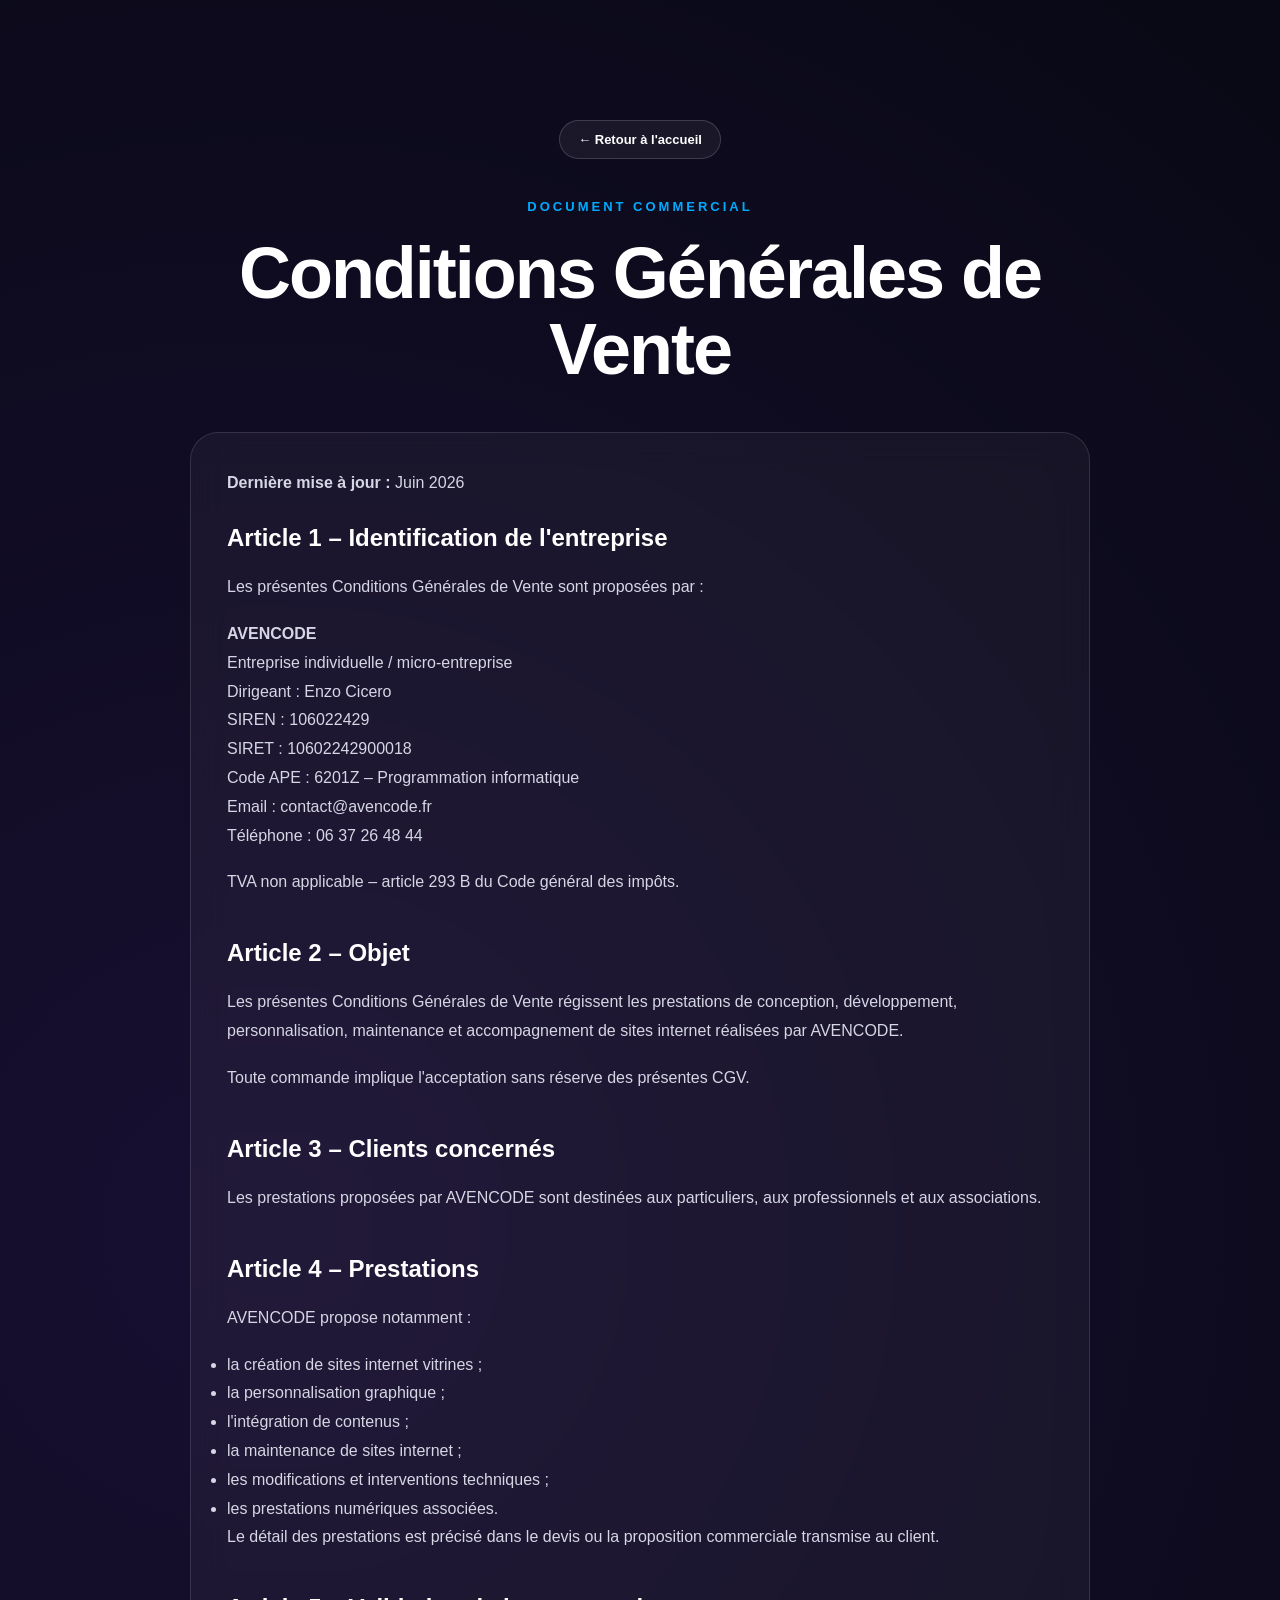
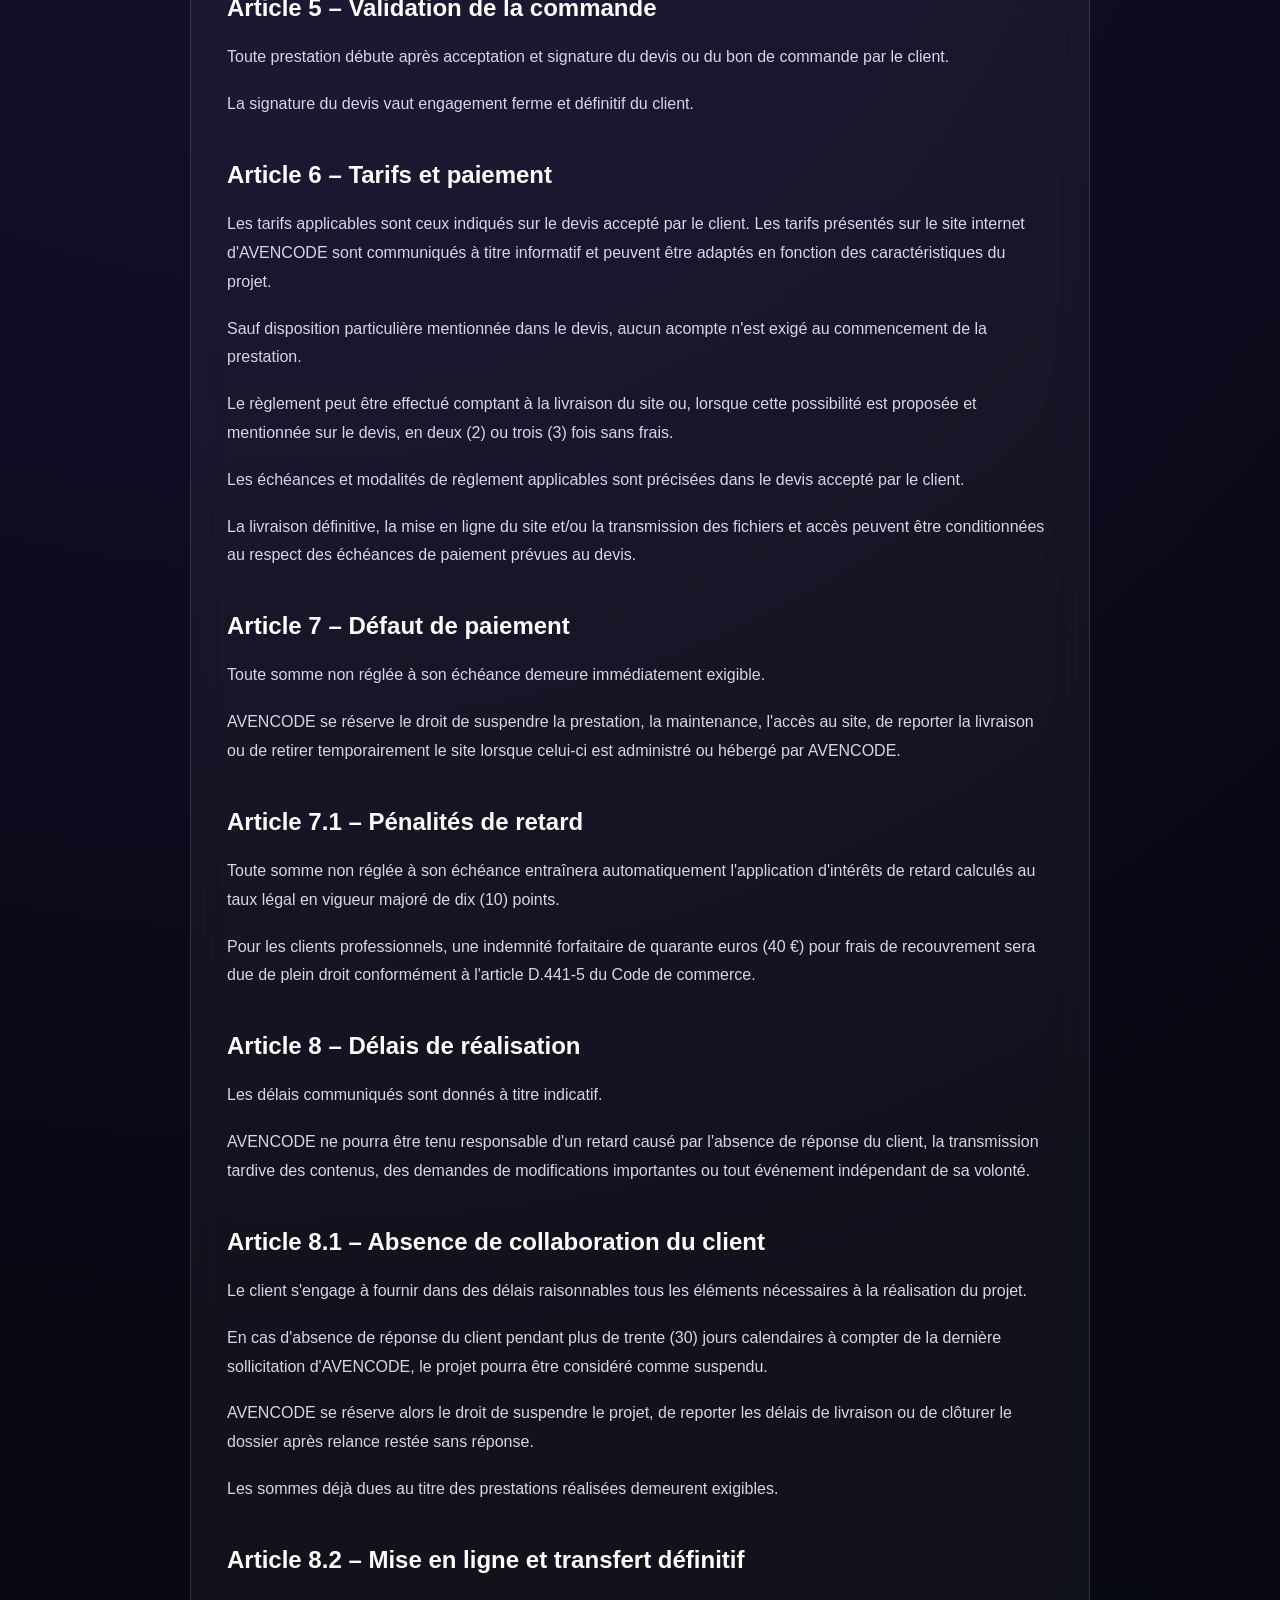
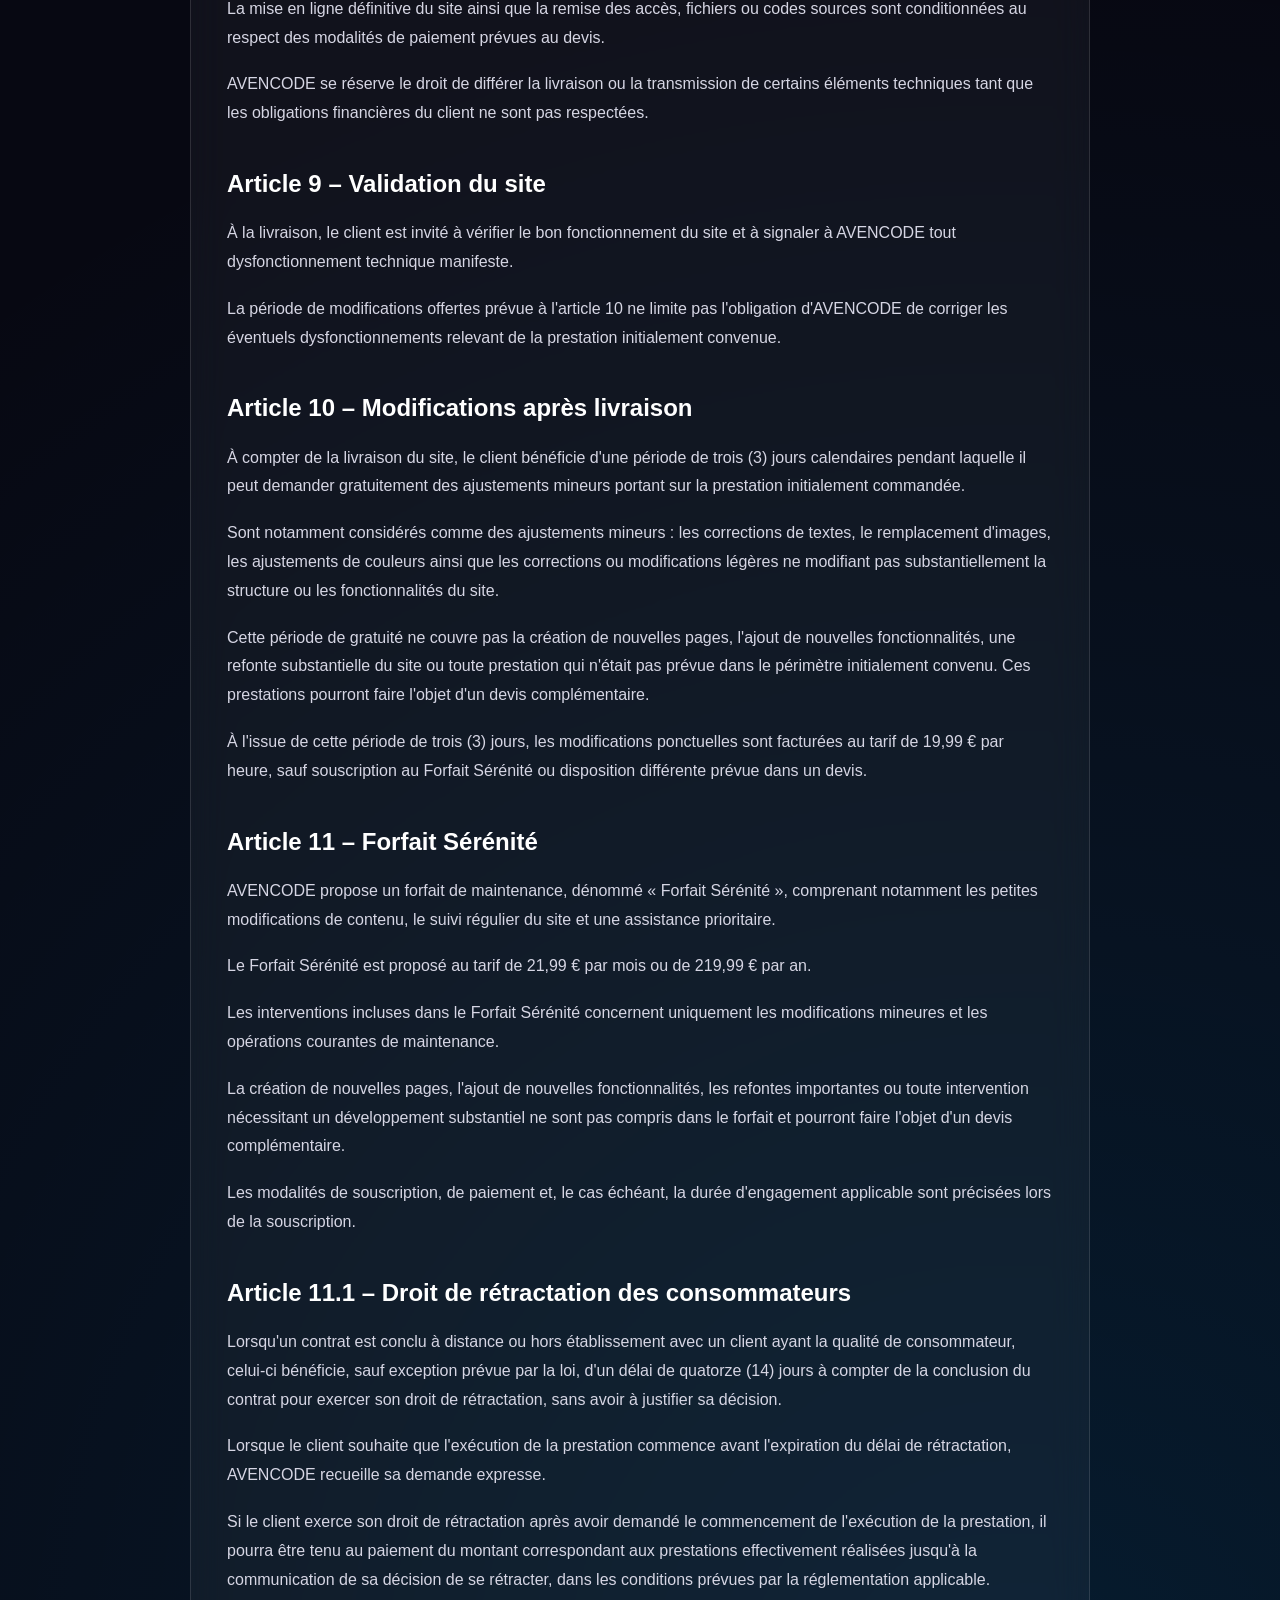
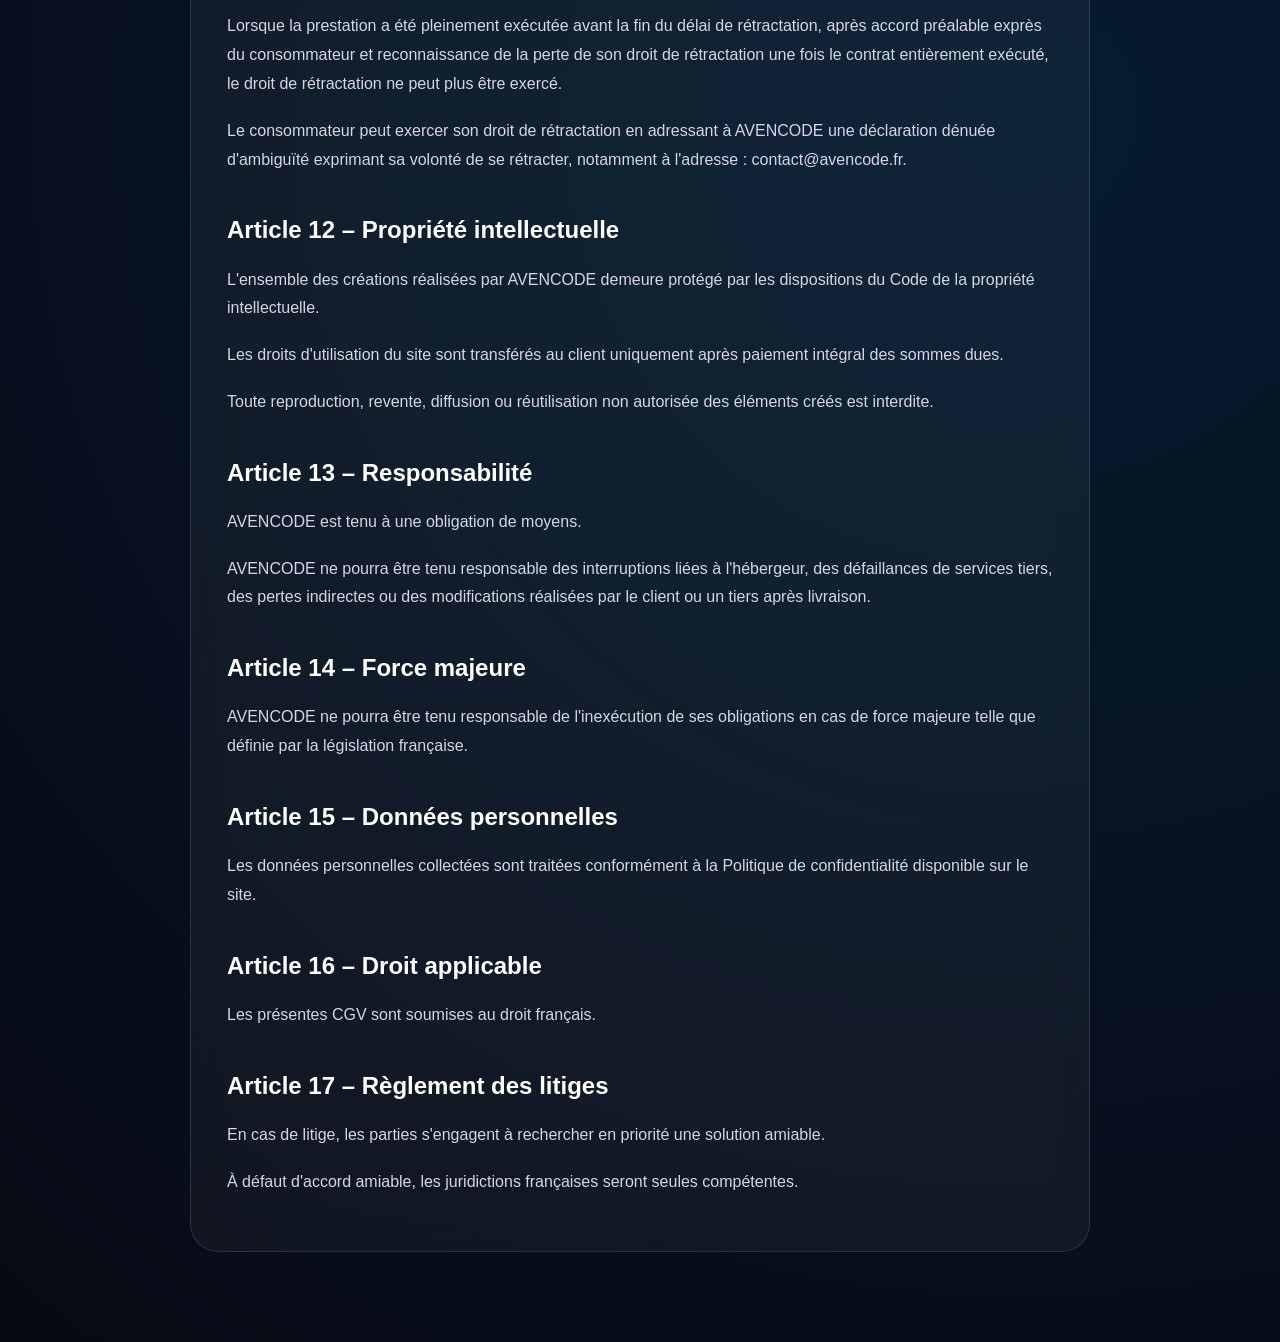
==== commit cb9be250: "Add files via upload" ====
--- a/cgv.html
+++ b/cgv.html
@@ -1,235 +1,335 @@
-<!DOCTYPE html>
+<!doctype html>
 <html lang="fr">
-<head>
-  <meta charset="UTF-8">
-  <meta name="viewport" content="width=device-width, initial-scale=1.0">
-  <title>CGV - AVENCODE</title>
-  <link rel="icon" type="image/png" href="../favicon.png">
-  <link rel="stylesheet" href="../style.css">
-</head>
-
-<body>
-
-  <main class="legal-page">
-
-    <a href="../index.html" class="legal-back">← Retour à l'accueil</a>
-
-    <p class="section-label">Document commercial</p>
-
-    <h1>Conditions Générales de Vente</h1>
-
-    <div class="legal-content">
-
-      <p><strong>Dernière mise à jour :</strong> Juin 2026</p>
-
-      <h2>Article 1 – Identification de l'entreprise</h2>
-      <p>
-        Les présentes Conditions Générales de Vente sont proposées par :
-      </p>
-      <p>
-        <strong>AVENCODE</strong><br>
-        Entreprise individuelle / micro-entreprise<br>
-        Dirigeant : Enzo Cicero<br>
-        SIREN : 106022429<br>
-        SIRET : 10602242900018<br>
-        Code APE : 6201Z – Programmation informatique<br>
-        Email : contact@avencode.fr<br>
-        Téléphone : 06 37 26 48 44
-      </p>
-      <p>
-        TVA non applicable – article 293 B du Code général des impôts.
-      </p>
-
-      <h2>Article 2 – Objet</h2>
-      <p>
-        Les présentes Conditions Générales de Vente régissent les prestations de conception,
-        développement, personnalisation, maintenance et accompagnement de sites internet
-        réalisées par AVENCODE.
-      </p>
-      <p>
-        Toute commande implique l'acceptation sans réserve des présentes CGV.
-      </p>
-
-      <h2>Article 3 – Clients concernés</h2>
-      <p>
-        Les prestations proposées par AVENCODE sont destinées aux particuliers, aux professionnels
-        et aux associations.
-      </p>
-
-      <h2>Article 4 – Prestations</h2>
-      <p>
-        AVENCODE propose notamment :
-      </p>
-      <ul>
-        <li>la création de sites internet vitrines ;</li>
-        <li>la personnalisation graphique ;</li>
-        <li>l'intégration de contenus ;</li>
-        <li>la maintenance de sites internet ;</li>
-        <li>les modifications et interventions techniques ;</li>
-        <li>les prestations numériques associées.</li>
-      </ul>
-      <p>
-        Le détail des prestations est précisé dans le devis ou la proposition commerciale transmise au client.
-      </p>
-
-      <h2>Article 5 – Validation de la commande</h2>
-      <p>
-        Toute prestation débute après acceptation et signature du devis ou du bon de commande par le client.
-      </p>
-      <p>
-        La signature du devis vaut engagement ferme et définitif du client.
-      </p>
-
-      <h2>Article 6 – Tarifs et paiement</h2>
-      <p>
-        Les tarifs applicables sont ceux affichés sur le site ou mentionnés dans le devis accepté.
-      </p>
-      <p>
-        Le règlement peut être effectué comptant à la livraison, en deux fois sans frais ou en trois fois sans frais.
-      </p>
-      <p>
-        Les modalités exactes sont précisées dans le devis signé.
-      </p>
-      <p>
-        Le premier versement convenu doit être effectué avant la mise en ligne du site.
-      </p>
-
-      <h2>Article 7 – Défaut de paiement</h2>
-      <p>
-        Toute somme non réglée à son échéance demeure immédiatement exigible.
-      </p>
-      <p>
-        AVENCODE se réserve le droit de suspendre la prestation, la maintenance, l'accès au site,
-        de reporter la livraison ou de retirer temporairement le site lorsque celui-ci est administré
-        ou hébergé par AVENCODE.
-      </p>
-
-      <h2>Article 7.1 – Pénalités de retard</h2>
-      <p>
-        Toute somme non réglée à son échéance entraînera automatiquement l'application d'intérêts
-        de retard calculés au taux légal en vigueur majoré de dix (10) points.
-      </p>
-      <p>
-        Pour les clients professionnels, une indemnité forfaitaire de quarante euros (40 €) pour frais
-        de recouvrement sera due de plein droit conformément à l'article D.441-5 du Code de commerce.
-      </p>
-
-      <h2>Article 8 – Délais de réalisation</h2>
-      <p>
-        Les délais communiqués sont donnés à titre indicatif.
-      </p>
-      <p>
-        AVENCODE ne pourra être tenu responsable d'un retard causé par l'absence de réponse du client,
-        la transmission tardive des contenus, des demandes de modifications importantes ou tout événement
-        indépendant de sa volonté.
-      </p>
-
-      <h2>Article 8.1 – Absence de collaboration du client</h2>
-      <p>
-        Le client s'engage à fournir dans des délais raisonnables tous les éléments nécessaires à la réalisation du projet.
-      </p>
-      <p>
-        En cas d'absence de réponse du client pendant plus de trente (30) jours calendaires à compter
-        de la dernière sollicitation d'AVENCODE, le projet pourra être considéré comme suspendu.
-      </p>
-      <p>
-        AVENCODE se réserve alors le droit de suspendre le projet, de reporter les délais de livraison
-        ou de clôturer le dossier après relance restée sans réponse.
-      </p>
-      <p>
-        Les sommes déjà dues au titre des prestations réalisées demeurent exigibles.
-      </p>
-
-      <h2>Article 8.2 – Mise en ligne et transfert définitif</h2>
-      <p>
-        La mise en ligne définitive du site ainsi que la remise des accès, fichiers ou codes sources
-        sont conditionnées au respect des modalités de paiement prévues au devis.
-      </p>
-      <p>
-        AVENCODE se réserve le droit de différer la livraison ou la transmission de certains éléments
-        techniques tant que les obligations financières du client ne sont pas respectées.
-      </p>
-
-      <h2>Article 9 – Validation du site</h2>
-      <p>
-        À la livraison, le client dispose d'un délai raisonnable pour signaler un dysfonctionnement technique manifeste.
-      </p>
-      <p>
-        À défaut de signalement, la prestation est réputée acceptée.
-      </p>
-
-      <h2>Article 10 – Modifications après livraison</h2>
-      <p>
-        Sauf disposition contraire mentionnée dans le devis, aucune modification n'est incluse après
-        la livraison définitive du site.
-      </p>
-      <p>
-        Toute demande ultérieure pourra faire l'objet d'une intervention ponctuelle facturée 9,99 €
-        ou d'un abonnement de maintenance.
-      </p>
-
-      <h2>Article 11 – Forfait Sérénité</h2>
-      <p>
-        AVENCODE propose un forfait de maintenance comprenant notamment les petites modifications,
-        l'assistance prioritaire et le suivi du site.
-      </p>
-      <p>
-        Tarifs : 4,99 € par mois ou 49,99 € par an.
-      </p>
-      <p>
-        L'abonnement est souscrit pour une durée minimale d'engagement de six (6) mois.
-      </p>
-
-      <h2>Article 12 – Propriété intellectuelle</h2>
-      <p>
-        L'ensemble des créations réalisées par AVENCODE demeure protégé par les dispositions du Code
-        de la propriété intellectuelle.
-      </p>
-      <p>
-        Les droits d'utilisation du site sont transférés au client uniquement après paiement intégral
-        des sommes dues.
-      </p>
-      <p>
-        Toute reproduction, revente, diffusion ou réutilisation non autorisée des éléments créés est interdite.
-      </p>
-
-      <h2>Article 13 – Responsabilité</h2>
-      <p>
-        AVENCODE est tenu à une obligation de moyens.
-      </p>
-      <p>
-        AVENCODE ne pourra être tenu responsable des interruptions liées à l'hébergeur, des défaillances
-        de services tiers, des pertes indirectes ou des modifications réalisées par le client ou un tiers après livraison.
-      </p>
-
-      <h2>Article 14 – Force majeure</h2>
-      <p>
-        AVENCODE ne pourra être tenu responsable de l'inexécution de ses obligations en cas de force majeure
-        telle que définie par la législation française.
-      </p>
-
-      <h2>Article 15 – Données personnelles</h2>
-      <p>
-        Les données personnelles collectées sont traitées conformément à la Politique de confidentialité
-        disponible sur le site.
-      </p>
-
-      <h2>Article 16 – Droit applicable</h2>
-      <p>
-        Les présentes CGV sont soumises au droit français.
-      </p>
-
-      <h2>Article 17 – Règlement des litiges</h2>
-      <p>
-        En cas de litige, les parties s'engagent à rechercher en priorité une solution amiable.
-      </p>
-      <p>
-        À défaut d'accord amiable, les juridictions françaises seront seules compétentes.
-      </p>
-
-    </div>
-
-  </main>
-
-</body>
-</html>+  <head>
+    <meta charset="UTF-8" />
+    <meta name="viewport" content="width=device-width, initial-scale=1.0" />
+    <title>CGV - AVENCODE</title>
+    <link rel="icon" type="image/png" href="../favicon.png" />
+    <link rel="stylesheet" href="../style.css" />
+  </head>
+
+  <body>
+    <main class="legal-page">
+      <a href="../index.html" class="legal-back">← Retour à l'accueil</a>
+
+      <p class="section-label">Document commercial</p>
+
+      <h1>Conditions Générales de Vente</h1>
+
+      <div class="legal-content">
+        <p><strong>Dernière mise à jour :</strong> Juin 2026</p>
+
+        <h2>Article 1 – Identification de l'entreprise</h2>
+        <p>Les présentes Conditions Générales de Vente sont proposées par :</p>
+        <p>
+          <strong>AVENCODE</strong><br />
+          Entreprise individuelle / micro-entreprise<br />
+          Dirigeant : Enzo Cicero<br />
+          SIREN : 106022429<br />
+          SIRET : 10602242900018<br />
+          Code APE : 6201Z – Programmation informatique<br />
+          Email : contact@avencode.fr<br />
+          Téléphone : 06 37 26 48 44
+        </p>
+        <p>TVA non applicable – article 293 B du Code général des impôts.</p>
+
+        <h2>Article 2 – Objet</h2>
+        <p>
+          Les présentes Conditions Générales de Vente régissent les prestations
+          de conception, développement, personnalisation, maintenance et
+          accompagnement de sites internet réalisées par AVENCODE.
+        </p>
+        <p>
+          Toute commande implique l'acceptation sans réserve des présentes CGV.
+        </p>
+
+        <h2>Article 3 – Clients concernés</h2>
+        <p>
+          Les prestations proposées par AVENCODE sont destinées aux
+          particuliers, aux professionnels et aux associations.
+        </p>
+
+        <h2>Article 4 – Prestations</h2>
+        <p>AVENCODE propose notamment :</p>
+        <ul>
+          <li>la création de sites internet vitrines ;</li>
+          <li>la personnalisation graphique ;</li>
+          <li>l'intégration de contenus ;</li>
+          <li>la maintenance de sites internet ;</li>
+          <li>les modifications et interventions techniques ;</li>
+          <li>les prestations numériques associées.</li>
+        </ul>
+        <p>
+          Le détail des prestations est précisé dans le devis ou la proposition
+          commerciale transmise au client.
+        </p>
+
+        <h2>Article 5 – Validation de la commande</h2>
+        <p>
+          Toute prestation débute après acceptation et signature du devis ou du
+          bon de commande par le client.
+        </p>
+        <p>
+          La signature du devis vaut engagement ferme et définitif du client.
+        </p>
+
+        <h2>Article 6 – Tarifs et paiement</h2>
+
+        <p>
+          Les tarifs applicables sont ceux indiqués sur le devis accepté par le
+          client. Les tarifs présentés sur le site internet d'AVENCODE sont
+          communiqués à titre informatif et peuvent être adaptés en fonction des
+          caractéristiques du projet.
+        </p>
+
+        <p>
+          Sauf disposition particulière mentionnée dans le devis, aucun acompte
+          n'est exigé au commencement de la prestation.
+        </p>
+
+        <p>
+          Le règlement peut être effectué comptant à la livraison du site ou,
+          lorsque cette possibilité est proposée et mentionnée sur le devis, en
+          deux (2) ou trois (3) fois sans frais.
+        </p>
+
+        <p>
+          Les échéances et modalités de règlement applicables sont précisées
+          dans le devis accepté par le client.
+        </p>
+
+        <p>
+          La livraison définitive, la mise en ligne du site et/ou la
+          transmission des fichiers et accès peuvent être conditionnées au
+          respect des échéances de paiement prévues au devis.
+        </p>
+
+        <h2>Article 7 – Défaut de paiement</h2>
+        <p>
+          Toute somme non réglée à son échéance demeure immédiatement exigible.
+        </p>
+        <p>
+          AVENCODE se réserve le droit de suspendre la prestation, la
+          maintenance, l'accès au site, de reporter la livraison ou de retirer
+          temporairement le site lorsque celui-ci est administré ou hébergé par
+          AVENCODE.
+        </p>
+
+        <h2>Article 7.1 – Pénalités de retard</h2>
+        <p>
+          Toute somme non réglée à son échéance entraînera automatiquement
+          l'application d'intérêts de retard calculés au taux légal en vigueur
+          majoré de dix (10) points.
+        </p>
+        <p>
+          Pour les clients professionnels, une indemnité forfaitaire de quarante
+          euros (40 €) pour frais de recouvrement sera due de plein droit
+          conformément à l'article D.441-5 du Code de commerce.
+        </p>
+
+        <h2>Article 8 – Délais de réalisation</h2>
+        <p>Les délais communiqués sont donnés à titre indicatif.</p>
+        <p>
+          AVENCODE ne pourra être tenu responsable d'un retard causé par
+          l'absence de réponse du client, la transmission tardive des contenus,
+          des demandes de modifications importantes ou tout événement
+          indépendant de sa volonté.
+        </p>
+
+        <h2>Article 8.1 – Absence de collaboration du client</h2>
+        <p>
+          Le client s'engage à fournir dans des délais raisonnables tous les
+          éléments nécessaires à la réalisation du projet.
+        </p>
+        <p>
+          En cas d'absence de réponse du client pendant plus de trente (30)
+          jours calendaires à compter de la dernière sollicitation d'AVENCODE,
+          le projet pourra être considéré comme suspendu.
+        </p>
+        <p>
+          AVENCODE se réserve alors le droit de suspendre le projet, de reporter
+          les délais de livraison ou de clôturer le dossier après relance restée
+          sans réponse.
+        </p>
+        <p>
+          Les sommes déjà dues au titre des prestations réalisées demeurent
+          exigibles.
+        </p>
+
+        <h2>Article 8.2 – Mise en ligne et transfert définitif</h2>
+        <p>
+          La mise en ligne définitive du site ainsi que la remise des accès,
+          fichiers ou codes sources sont conditionnées au respect des modalités
+          de paiement prévues au devis.
+        </p>
+        <p>
+          AVENCODE se réserve le droit de différer la livraison ou la
+          transmission de certains éléments techniques tant que les obligations
+          financières du client ne sont pas respectées.
+        </p>
+
+        <h2>Article 9 – Validation du site</h2>
+        <p>
+          À la livraison, le client est invité à vérifier le bon fonctionnement
+          du site et à signaler à AVENCODE tout dysfonctionnement technique
+          manifeste.
+        </p>
+        <p>
+          La période de modifications offertes prévue à l'article 10 ne limite
+          pas l'obligation d'AVENCODE de corriger les éventuels
+          dysfonctionnements relevant de la prestation initialement convenue.
+        </p>
+
+        <h2>Article 10 – Modifications après livraison</h2>
+
+        <p>
+          À compter de la livraison du site, le client bénéficie d'une période
+          de trois (3) jours calendaires pendant laquelle il peut demander
+          gratuitement des ajustements mineurs portant sur la prestation
+          initialement commandée.
+        </p>
+
+        <p>
+          Sont notamment considérés comme des ajustements mineurs : les
+          corrections de textes, le remplacement d'images, les ajustements de
+          couleurs ainsi que les corrections ou modifications légères ne
+          modifiant pas substantiellement la structure ou les fonctionnalités du
+          site.
+        </p>
+
+        <p>
+          Cette période de gratuité ne couvre pas la création de nouvelles
+          pages, l'ajout de nouvelles fonctionnalités, une refonte substantielle
+          du site ou toute prestation qui n'était pas prévue dans le périmètre
+          initialement convenu. Ces prestations pourront faire l'objet d'un
+          devis complémentaire.
+        </p>
+
+        <p>
+          À l'issue de cette période de trois (3) jours, les modifications
+          ponctuelles sont facturées au tarif de 19,99 € par heure, sauf
+          souscription au Forfait Sérénité ou disposition différente prévue dans
+          un devis.
+        </p>
+
+        <h2>Article 11 – Forfait Sérénité</h2>
+
+        <p>
+          AVENCODE propose un forfait de maintenance, dénommé « Forfait Sérénité
+          », comprenant notamment les petites modifications de contenu, le suivi
+          régulier du site et une assistance prioritaire.
+        </p>
+
+        <p>
+          Le Forfait Sérénité est proposé au tarif de 21,99 € par mois ou de
+          219,99 € par an.
+        </p>
+
+        <p>
+          Les interventions incluses dans le Forfait Sérénité concernent
+          uniquement les modifications mineures et les opérations courantes de
+          maintenance.
+        </p>
+
+        <p>
+          La création de nouvelles pages, l'ajout de nouvelles fonctionnalités,
+          les refontes importantes ou toute intervention nécessitant un
+          développement substantiel ne sont pas compris dans le forfait et
+          pourront faire l'objet d'un devis complémentaire.
+        </p>
+
+        <p>
+          Les modalités de souscription, de paiement et, le cas échéant, la
+          durée d'engagement applicable sont précisées lors de la souscription.
+        </p>
+
+        <h2>Article 11.1 – Droit de rétractation des consommateurs</h2>
+
+        <p>
+          Lorsqu'un contrat est conclu à distance ou hors établissement avec un
+          client ayant la qualité de consommateur, celui-ci bénéficie, sauf
+          exception prévue par la loi, d'un délai de quatorze (14) jours à
+          compter de la conclusion du contrat pour exercer son droit de
+          rétractation, sans avoir à justifier sa décision.
+        </p>
+
+        <p>
+          Lorsque le client souhaite que l'exécution de la prestation commence
+          avant l'expiration du délai de rétractation, AVENCODE recueille sa
+          demande expresse.
+        </p>
+
+        <p>
+          Si le client exerce son droit de rétractation après avoir demandé le
+          commencement de l'exécution de la prestation, il pourra être tenu au
+          paiement du montant correspondant aux prestations effectivement
+          réalisées jusqu'à la communication de sa décision de se rétracter,
+          dans les conditions prévues par la réglementation applicable.
+        </p>
+
+        <p>
+          Lorsque la prestation a été pleinement exécutée avant la fin du délai
+          de rétractation, après accord préalable exprès du consommateur et
+          reconnaissance de la perte de son droit de rétractation une fois le
+          contrat entièrement exécuté, le droit de rétractation ne peut plus
+          être exercé.
+        </p>
+
+        <p>
+          Le consommateur peut exercer son droit de rétractation en adressant à
+          AVENCODE une déclaration dénuée d'ambiguïté exprimant sa volonté de se
+          rétracter, notamment à l'adresse : contact@avencode.fr.
+        </p>
+
+        <h2>Article 12 – Propriété intellectuelle</h2>
+        <p>
+          L'ensemble des créations réalisées par AVENCODE demeure protégé par
+          les dispositions du Code de la propriété intellectuelle.
+        </p>
+        <p>
+          Les droits d'utilisation du site sont transférés au client uniquement
+          après paiement intégral des sommes dues.
+        </p>
+        <p>
+          Toute reproduction, revente, diffusion ou réutilisation non autorisée
+          des éléments créés est interdite.
+        </p>
+
+        <h2>Article 13 – Responsabilité</h2>
+        <p>AVENCODE est tenu à une obligation de moyens.</p>
+        <p>
+          AVENCODE ne pourra être tenu responsable des interruptions liées à
+          l'hébergeur, des défaillances de services tiers, des pertes indirectes
+          ou des modifications réalisées par le client ou un tiers après
+          livraison.
+        </p>
+
+        <h2>Article 14 – Force majeure</h2>
+        <p>
+          AVENCODE ne pourra être tenu responsable de l'inexécution de ses
+          obligations en cas de force majeure telle que définie par la
+          législation française.
+        </p>
+
+        <h2>Article 15 – Données personnelles</h2>
+        <p>
+          Les données personnelles collectées sont traitées conformément à la
+          Politique de confidentialité disponible sur le site.
+        </p>
+
+        <h2>Article 16 – Droit applicable</h2>
+        <p>Les présentes CGV sont soumises au droit français.</p>
+
+        <h2>Article 17 – Règlement des litiges</h2>
+        <p>
+          En cas de litige, les parties s'engagent à rechercher en priorité une
+          solution amiable.
+        </p>
+        <p>
+          À défaut d'accord amiable, les juridictions françaises seront seules
+          compétentes.
+        </p>
+      </div>
+    </main>
+  </body>
+</html>
--- a/style.css
+++ b/style.css
@@ -24,7 +24,10 @@
   display: flex;
   justify-content: center;
   align-items: center;
-  transition: background 0.7s ease, opacity 0.8s ease, visibility 0.8s ease;
+  transition:
+    background 0.7s ease,
+    opacity 0.8s ease,
+    visibility 0.8s ease;
 }
 
 .intro.is-darkening {
@@ -103,14 +106,30 @@
   transform: skewX(-3deg) translateY(12px);
 }
 
-.letter:nth-child(1) { animation-delay: 0s; }
-.letter:nth-child(2) { animation-delay: 0.16s; }
-.letter:nth-child(3) { animation-delay: 0.32s; }
-.letter:nth-child(4) { animation-delay: 0.48s; }
-.letter:nth-child(5) { animation-delay: 0.64s; }
-.letter:nth-child(6) { animation-delay: 0.80s; }
-.letter:nth-child(7) { animation-delay: 0.96s; }
-.letter:nth-child(8) { animation-delay: 1.12s; }
+.letter:nth-child(1) {
+  animation-delay: 0s;
+}
+.letter:nth-child(2) {
+  animation-delay: 0.16s;
+}
+.letter:nth-child(3) {
+  animation-delay: 0.32s;
+}
+.letter:nth-child(4) {
+  animation-delay: 0.48s;
+}
+.letter:nth-child(5) {
+  animation-delay: 0.64s;
+}
+.letter:nth-child(6) {
+  animation-delay: 0.8s;
+}
+.letter:nth-child(7) {
+  animation-delay: 0.96s;
+}
+.letter:nth-child(8) {
+  animation-delay: 1.12s;
+}
 
 .loading-line {
   width: 0;
@@ -129,7 +148,9 @@
   color: white;
   opacity: 0;
   transform: translateY(25px);
-  transition: opacity 0.9s ease, transform 0.9s ease;
+  transition:
+    opacity 0.9s ease,
+    transform 0.9s ease;
 }
 
 .site.is-visible {
@@ -155,7 +176,12 @@
   background: rgba(7, 8, 18, 0.55);
   backdrop-filter: blur(14px);
   overflow: hidden;
-  transition: width 0.35s ease, height 0.35s ease, padding 0.35s ease, background 0.35s ease, box-shadow 0.35s ease;
+  transition:
+    width 0.35s ease,
+    height 0.35s ease,
+    padding 0.35s ease,
+    background 0.35s ease,
+    box-shadow 0.35s ease;
 }
 
 .navbar::before {
@@ -214,7 +240,9 @@
   font-size: 22px;
   font-weight: 900;
   letter-spacing: 2px;
-  transition: font-size 0.35s ease, gap 0.35s ease;
+  transition:
+    font-size 0.35s ease,
+    gap 0.35s ease;
 }
 
 .navbar.is-scrolled .nav-brand {
@@ -289,7 +317,11 @@
   font-size: 14px;
   font-weight: 700;
   opacity: 0.78;
-  transition: opacity 0.25s ease, color 0.25s ease, transform 0.25s ease, font-size 0.35s ease;
+  transition:
+    opacity 0.25s ease,
+    color 0.25s ease,
+    transform 0.25s ease,
+    font-size 0.35s ease;
 }
 
 .navbar.is-scrolled .nav-links a {
@@ -385,7 +417,9 @@
   text-decoration: none;
   font-weight: 800;
   box-shadow: 0 18px 45px rgba(0, 170, 255, 0.18);
-  transition: transform 0.3s ease, box-shadow 0.3s ease;
+  transition:
+    transform 0.3s ease,
+    box-shadow 0.3s ease;
 }
 
 .btn-discover:hover {
@@ -401,14 +435,21 @@
   min-height: 100vh;
   padding: 180px 8% 120px;
   background:
-    radial-gradient(circle at top left, rgba(124, 58, 237, 0.18), transparent 35%),
-    radial-gradient(circle at bottom right, rgba(0, 170, 255, 0.14), transparent 35%),
+    radial-gradient(
+      circle at top left,
+      rgba(124, 58, 237, 0.18),
+      transparent 35%
+    ),
+    radial-gradient(
+      circle at bottom right,
+      rgba(0, 170, 255, 0.14),
+      transparent 35%
+    ),
     #070812;
   color: white;
 }
 
 .discover-content,
-.creations-content,
 .pricing-content {
   position: relative;
   z-index: 1;
@@ -426,7 +467,6 @@
 }
 
 .discover-section h2,
-.creations-heading h2,
 .pricing-heading h2 {
   max-width: 900px;
   font-size: clamp(34px, 5vw, 58px);
@@ -436,7 +476,6 @@
 }
 
 .discover-section > .discover-content > p,
-.creations-heading > p:last-child,
 .pricing-heading > p:last-child {
   max-width: 760px;
   font-size: 18px;
@@ -459,7 +498,11 @@
   border-radius: 26px;
   background: rgba(255, 255, 255, 0.045);
   backdrop-filter: blur(18px);
-  transition: transform 0.35s ease, border-color 0.35s ease, background 0.35s ease, box-shadow 0.35s ease;
+  transition:
+    transform 0.35s ease,
+    border-color 0.35s ease,
+    background 0.35s ease,
+    box-shadow 0.35s ease;
 }
 
 .discover-card:hover {
@@ -545,82 +588,6 @@
   z-index: 1;
 }
 
-/* NOS CRÉATIONS */
-
-.creations-section {
-  position: relative;
-  overflow: hidden;
-  min-height: 100vh;
-  padding: 145px 8% 45px;
-  background:
-    radial-gradient(circle at 15% 25%, rgba(124, 58, 237, 0.14), transparent 35%),
-    radial-gradient(circle at 85% 75%, rgba(0, 170, 255, 0.12), transparent 35%),
-    #070812;
-  color: white;
-}
-
-.creations-heading {
-  max-width: 850px;
-  margin-bottom: 42px;
-}
-
-.showroom {
-  display: grid;
-  grid-template-columns: 300px minmax(0, 1fr);
-  gap: 34px;
-  align-items: center;
-}
-
-.showroom-list {
-  display: flex;
-  flex-direction: column;
-  justify-content: center;
-  gap: 12px;
-}
-
-.showroom-item {
-  position: relative;
-  padding: 16px 20px;
-  border-radius: 16px;
-  border: 1px solid rgba(255, 255, 255, 0.11);
-  background: rgba(255, 255, 255, 0.035);
-  color: white;
-  font-size: 15px;
-  font-weight: 800;
-  text-align: left;
-  cursor: pointer;
-}
-
-.showroom-item:hover,
-.showroom-item.active {
-  transform: translateX(8px);
-  border-color: rgba(0, 170, 255, 0.36);
-  background: rgba(255, 255, 255, 0.07);
-}
-
-.showroom-preview {
-  position: relative;
-  overflow: hidden;
-  min-height: 440px;
-  border-radius: 30px;
-  border: 1px solid rgba(255, 255, 255, 0.13);
-  background: rgba(255, 255, 255, 0.045);
-  backdrop-filter: blur(18px);
-  box-shadow: 0 30px 100px rgba(0, 0, 0, 0.28);
-}
-
-.preview-image {
-  position: absolute;
-  inset: 0;
-  background:
-    linear-gradient(135deg, rgba(7, 8, 18, 0.2), rgba(7, 8, 18, 0.86)),
-    var(--preview-bg);
-  background-size: cover;
-  background-position: center;
-  transform: scale(1.04);
-  transition: background 0.45s ease, transform 0.7s ease, filter 0.45s ease;
-}
-
 .showroom-preview:hover .preview-image {
   transform: scale(1.1);
 }
@@ -667,15 +634,6 @@
   font-weight: 900;
 }
 
-.creations-section {
-  --restaurant-bg: radial-gradient(circle at 70% 20%, rgba(255, 130, 70, 0.48), transparent 28%), linear-gradient(135deg, #26120b, #070812);
-  --garage-bg: radial-gradient(circle at 70% 20%, rgba(0, 170, 255, 0.42), transparent 28%), linear-gradient(135deg, #071421, #070812);
-  --coiffeur-bg: radial-gradient(circle at 70% 20%, rgba(160, 90, 255, 0.45), transparent 28%), linear-gradient(135deg, #180b28, #070812);
-  --bar-bg: radial-gradient(circle at 70% 20%, rgba(150, 20, 60, 0.48), transparent 28%), linear-gradient(135deg, #240711, #070812);
-  --boulangerie-bg: radial-gradient(circle at 70% 20%, rgba(255, 190, 80, 0.42), transparent 28%), linear-gradient(135deg, #241809, #070812);
-  --beaute-bg: radial-gradient(circle at 70% 20%, rgba(255, 90, 180, 0.42), transparent 28%), linear-gradient(135deg, #24091b, #070812);
-}
-
 .preview-image {
   --preview-bg: var(--restaurant-bg);
 }
@@ -688,8 +646,16 @@
   min-height: 100vh;
   padding: 115px 8% 90px;
   background:
-    radial-gradient(circle at 18% 20%, rgba(124, 58, 237, 0.15), transparent 34%),
-    radial-gradient(circle at 82% 70%, rgba(0, 170, 255, 0.12), transparent 35%),
+    radial-gradient(
+      circle at 18% 20%,
+      rgba(124, 58, 237, 0.15),
+      transparent 34%
+    ),
+    radial-gradient(
+      circle at 82% 70%,
+      rgba(0, 170, 255, 0.12),
+      transparent 35%
+    ),
     #070812;
   color: white;
 }
@@ -908,11 +874,13 @@
 }
 
 @keyframes cursorBlink {
-  0%, 50% {
+  0%,
+  50% {
     opacity: 1;
   }
 
-  51%, 100% {
+  51%,
+  100% {
     opacity: 0;
   }
 }
@@ -972,45 +940,6 @@
     right: 26px;
     bottom: 30px;
   }
-}
-
-.creations-next {
-  display: flex;
-  justify-content: flex-end;
-  margin-top: 24px;
-}
-
-.creations-next a {
-  position: relative;
-  overflow: hidden;
-
-  padding: 11px 20px;
-  border-radius: 999px;
-
-  text-decoration: none;
-  color: white;
-
-  font-size: 13px;
-  font-weight: 900;
-
-  background: rgba(255, 255, 255, 0.055);
-  border: 1px solid rgba(255, 255, 255, 0.16);
-
-  transition:
-    transform 0.35s ease,
-    border-color 0.35s ease,
-    box-shadow 0.35s ease;
-}
-
-.creations-next a:hover {
-  transform: translateX(4px);
-  border-color: rgba(0, 170, 255, 0.5);
-  box-shadow: 0 18px 45px rgba(0, 170, 255, 0.15);
-}
-
-.creations-next span {
-  position: relative;
-  z-index: 2;
 }
 
 /* ===== CORRECTIONS FINALES AVENCODE ===== */
@@ -1062,7 +991,7 @@
   background: rgba(255, 255, 255, 0.075);
   box-shadow:
     0 28px 80px rgba(0, 170, 255, 0.14),
-    0 18px 45px rgba(124, 58, 237, 0.10);
+    0 18px 45px rgba(124, 58, 237, 0.1);
 }
 
 .pricing-card:hover::before {
@@ -1213,7 +1142,12 @@
   content: "";
   position: absolute;
   inset: 0;
-  background: linear-gradient(90deg, transparent, rgba(0, 170, 255, 0.28), transparent);
+  background: linear-gradient(
+    90deg,
+    transparent,
+    rgba(0, 170, 255, 0.28),
+    transparent
+  );
   transform: translateX(-120%);
   transition: transform 0.65s ease;
 }
@@ -1324,7 +1258,8 @@
 }
 
 @keyframes sideButtonGlow {
-  0%, 100% {
+  0%,
+  100% {
     box-shadow: 0 10px 35px rgba(0, 170, 255, 0.08);
   }
 
@@ -1339,8 +1274,16 @@
   min-height: 100vh;
   padding: 170px 8% 90px;
   background:
-    radial-gradient(circle at 20% 25%, rgba(124, 58, 237, 0.16), transparent 35%),
-    radial-gradient(circle at 80% 75%, rgba(0, 170, 255, 0.13), transparent 35%),
+    radial-gradient(
+      circle at 20% 25%,
+      rgba(124, 58, 237, 0.16),
+      transparent 35%
+    ),
+    radial-gradient(
+      circle at 80% 75%,
+      rgba(0, 170, 255, 0.13),
+      transparent 35%
+    ),
     #070812;
   color: white;
 }
@@ -1397,12 +1340,11 @@
   position: absolute;
   inset: 0;
 
-  background:
-    radial-gradient(
-      circle at var(--x, 50%) var(--y, 50%),
-      rgba(0, 170, 255, 0.16),
-      transparent 34%
-    );
+  background: radial-gradient(
+    circle at var(--x, 50%) var(--y, 50%),
+    rgba(0, 170, 255, 0.16),
+    transparent 34%
+  );
 
   opacity: 0;
   transition: opacity 0.35s ease;
@@ -1462,7 +1404,11 @@
   transform: translateX(4px);
   color: white;
   border-color: rgba(0, 170, 255, 0.75);
-  background: linear-gradient(135deg, rgba(124, 58, 237, 0.95), rgba(0, 170, 255, 0.95));
+  background: linear-gradient(
+    135deg,
+    rgba(124, 58, 237, 0.95),
+    rgba(0, 170, 255, 0.95)
+  );
   box-shadow:
     0 0 18px rgba(0, 170, 255, 0.35),
     0 0 34px rgba(124, 58, 237, 0.22);
@@ -1474,8 +1420,16 @@
   min-height: 100vh;
   padding: 115px 8% 70px;
   background:
-    radial-gradient(circle at 20% 25%, rgba(124, 58, 237, 0.16), transparent 35%),
-    radial-gradient(circle at 80% 75%, rgba(0, 170, 255, 0.13), transparent 35%),
+    radial-gradient(
+      circle at 20% 25%,
+      rgba(124, 58, 237, 0.16),
+      transparent 35%
+    ),
+    radial-gradient(
+      circle at 80% 75%,
+      rgba(0, 170, 255, 0.13),
+      transparent 35%
+    ),
     #070812;
   color: white;
 }
@@ -1513,8 +1467,16 @@
   min-height: 100vh;
   padding: 170px 8% 90px;
   background:
-    radial-gradient(circle at 20% 25%, rgba(124, 58, 237, 0.16), transparent 35%),
-    radial-gradient(circle at 80% 75%, rgba(0, 170, 255, 0.13), transparent 35%),
+    radial-gradient(
+      circle at 20% 25%,
+      rgba(124, 58, 237, 0.16),
+      transparent 35%
+    ),
+    radial-gradient(
+      circle at 80% 75%,
+      rgba(0, 170, 255, 0.13),
+      transparent 35%
+    ),
     #070812;
   color: white;
 }
@@ -1542,8 +1504,8 @@
 .contact-form {
   padding: 30px;
   border-radius: 28px;
-  border: 1px solid rgba(255,255,255,0.12);
-  background: rgba(255,255,255,0.045);
+  border: 1px solid rgba(255, 255, 255, 0.12);
+  background: rgba(255, 255, 255, 0.045);
   backdrop-filter: blur(18px);
 }
 
@@ -1576,7 +1538,7 @@
   text-decoration: none;
   color: white;
   font-weight: 900;
-  border: 1px solid rgba(255,255,255,0.16);
+  border: 1px solid rgba(255, 255, 255, 0.16);
 }
 
 /* CONTACT */
@@ -1586,8 +1548,16 @@
   min-height: 100vh;
   padding: 115px 8% 70px;
   background:
-    radial-gradient(circle at 20% 25%, rgba(124, 58, 237, 0.16), transparent 35%),
-    radial-gradient(circle at 80% 75%, rgba(0, 170, 255, 0.13), transparent 35%),
+    radial-gradient(
+      circle at 20% 25%,
+      rgba(124, 58, 237, 0.16),
+      transparent 35%
+    ),
+    radial-gradient(
+      circle at 80% 75%,
+      rgba(0, 170, 255, 0.13),
+      transparent 35%
+    ),
     #070812;
   color: white;
 }
@@ -1623,9 +1593,9 @@
   width: 100%;
   padding: 15px 16px;
   border-radius: 16px;
-  border: 1px solid rgba(255,255,255,0.12);
+  border: 1px solid rgba(255, 255, 255, 0.12);
   outline: none;
-  background: rgba(255,255,255,0.055);
+  background: rgba(255, 255, 255, 0.055);
   color: white;
   font-size: 15px;
   font-family: inherit;
@@ -1694,7 +1664,6 @@
 
   .hero,
   .discover-section,
-  .creations-section,
   .pricing-section,
   .financing-section,
   .contact-section {
@@ -1719,6 +1688,58 @@
   .showroom-list {
     display: grid;
     grid-template-columns: repeat(2, 1fr);
+  }
+
+  /* 3 JOURS DE MODIFICATIONS OFFERTS */
+
+  .maintenance-free-period {
+    display: flex;
+    align-items: center;
+    gap: 18px;
+
+    margin-bottom: 22px;
+    padding: 20px 24px;
+
+    border: 1px solid rgba(255, 255, 255, 0.12);
+    border-radius: 20px;
+
+    background: rgba(255, 255, 255, 0.035);
+    backdrop-filter: blur(14px);
+  }
+
+  .free-period-icon {
+    display: flex;
+    align-items: center;
+    justify-content: center;
+    flex-shrink: 0;
+
+    width: 42px;
+    height: 42px;
+
+    border-radius: 50%;
+
+    background: linear-gradient(135deg, #7c3aed, #00aaff);
+
+    color: white;
+    font-size: 18px;
+    font-weight: 900;
+  }
+
+  .maintenance-free-period strong {
+    display: block;
+    margin-bottom: 5px;
+
+    color: white;
+    font-size: 16px;
+    font-weight: 900;
+  }
+
+  .maintenance-free-period p {
+    margin: 0;
+
+    color: #b8b8c8;
+    font-size: 14px;
+    line-height: 1.6;
   }
 
   .maintenance-grid {
@@ -1744,10 +1765,70 @@
   }
 }
 
+/* 3 JOURS DE MODIFICATIONS OFFERTS */
+
+.maintenance-free-period {
+  display: flex;
+  align-items: center;
+  gap: 18px;
+  margin-bottom: 22px;
+  padding: 20px 24px;
+
+  border: 1px solid rgba(255, 255, 255, 0.12);
+  border-radius: 20px;
+
+  background: rgba(255, 255, 255, 0.035);
+  backdrop-filter: blur(14px);
+}
+
+.free-period-icon {
+  display: flex;
+  align-items: center;
+  justify-content: center;
+  flex-shrink: 0;
+
+  width: 42px;
+  height: 42px;
+
+  border-radius: 50%;
+  background: linear-gradient(135deg, #7c3aed, #00aaff);
+
+  color: white;
+  font-size: 18px;
+  font-weight: 900;
+}
+
+.maintenance-free-period strong {
+  display: block;
+  margin-bottom: 5px;
+
+  color: white;
+  font-size: 16px;
+  font-weight: 900;
+}
+
+.maintenance-free-period p {
+  margin: 0;
+
+  color: #b8b8c8;
+  font-size: 14px;
+  line-height: 1.6;
+}
+
 /* MOBILE */
 @media (max-width: 760px) {
   body {
     overflow-x: hidden;
+  }
+
+  .maintenance-free-period {
+    align-items: flex-start;
+    padding: 18px;
+  }
+
+  .free-period-icon {
+    width: 36px;
+    height: 36px;
   }
 
   .navbar {
@@ -1794,7 +1875,6 @@
   }
 
   .discover-section,
-  .creations-section,
   .pricing-section,
   .financing-section,
   .contact-section {
@@ -1803,7 +1883,6 @@
   }
 
   .discover-section h2,
-  .creations-heading h2,
   .pricing-heading h2,
   .financing-heading h2,
   .contact-heading h2 {
@@ -1813,7 +1892,6 @@
   }
 
   .discover-section > .discover-content > p,
-  .creations-heading > p:last-child,
   .pricing-heading > p:last-child,
   .financing-heading p:last-child,
   .contact-heading p:last-child {
@@ -1829,10 +1907,6 @@
     padding: 26px;
   }
 
-  .creations-heading {
-    margin-bottom: 32px;
-  }
-
   .showroom-list {
     grid-template-columns: 1fr;
   }
@@ -1860,11 +1934,6 @@
   #previewText {
     font-size: 16px;
     line-height: 1.55;
-  }
-
-  .creations-next {
-    justify-content: center;
-    margin-top: 28px;
   }
 
   .pricing-grid,
@@ -1974,7 +2043,6 @@
   }
 }
 
-
 @media (max-width: 760px) {
   .navbar {
     justify-content: center;
@@ -1988,7 +2056,7 @@
 
 .footer {
   padding: 38px 6%;
-  border-top: 1px solid rgba(255,255,255,0.08);
+  border-top: 1px solid rgba(255, 255, 255, 0.08);
   background: #070812;
 
   display: flex;
@@ -2005,7 +2073,7 @@
 }
 
 .footer-links a {
-  color: rgba(255,255,255,0.68);
+  color: rgba(255, 255, 255, 0.68);
   text-decoration: none;
   font-size: 13px;
   font-weight: 800;
@@ -2016,7 +2084,7 @@
 }
 
 .footer p {
-  color: rgba(255,255,255,0.45);
+  color: rgba(255, 255, 255, 0.45);
   font-size: 13px;
 }
 
@@ -2026,8 +2094,16 @@
   min-height: 100vh;
   padding: 120px 8% 90px;
   background:
-    radial-gradient(circle at 20% 20%, rgba(124, 58, 237, 0.14), transparent 35%),
-    radial-gradient(circle at 80% 80%, rgba(0, 170, 255, 0.12), transparent 35%),
+    radial-gradient(
+      circle at 20% 20%,
+      rgba(124, 58, 237, 0.14),
+      transparent 35%
+    ),
+    radial-gradient(
+      circle at 80% 80%,
+      rgba(0, 170, 255, 0.12),
+      transparent 35%
+    ),
     #070812;
   color: white;
 }
@@ -2044,8 +2120,8 @@
   max-width: 900px;
   padding: 36px;
   border-radius: 28px;
-  border: 1px solid rgba(255,255,255,0.12);
-  background: rgba(255,255,255,0.045);
+  border: 1px solid rgba(255, 255, 255, 0.12);
+  background: rgba(255, 255, 255, 0.045);
   backdrop-filter: blur(18px);
   color: #d6d6e4;
   line-height: 1.8;
@@ -2084,13 +2160,13 @@
   color: white;
   font-size: 13px;
   font-weight: 900;
-  border: 1px solid rgba(255,255,255,0.16);
-  background: rgba(255,255,255,0.055);
+  border: 1px solid rgba(255, 255, 255, 0.16);
+  background: rgba(255, 255, 255, 0.055);
 }
 
 .legal-back:hover {
   color: #00aaff;
-  border-color: rgba(0,170,255,0.45);
+  border-color: rgba(0, 170, 255, 0.45);
 }
 
 @media (max-width: 760px) {
@@ -2120,4 +2196,4 @@
 
 .legal-back {
   align-self: center;
-}+}
